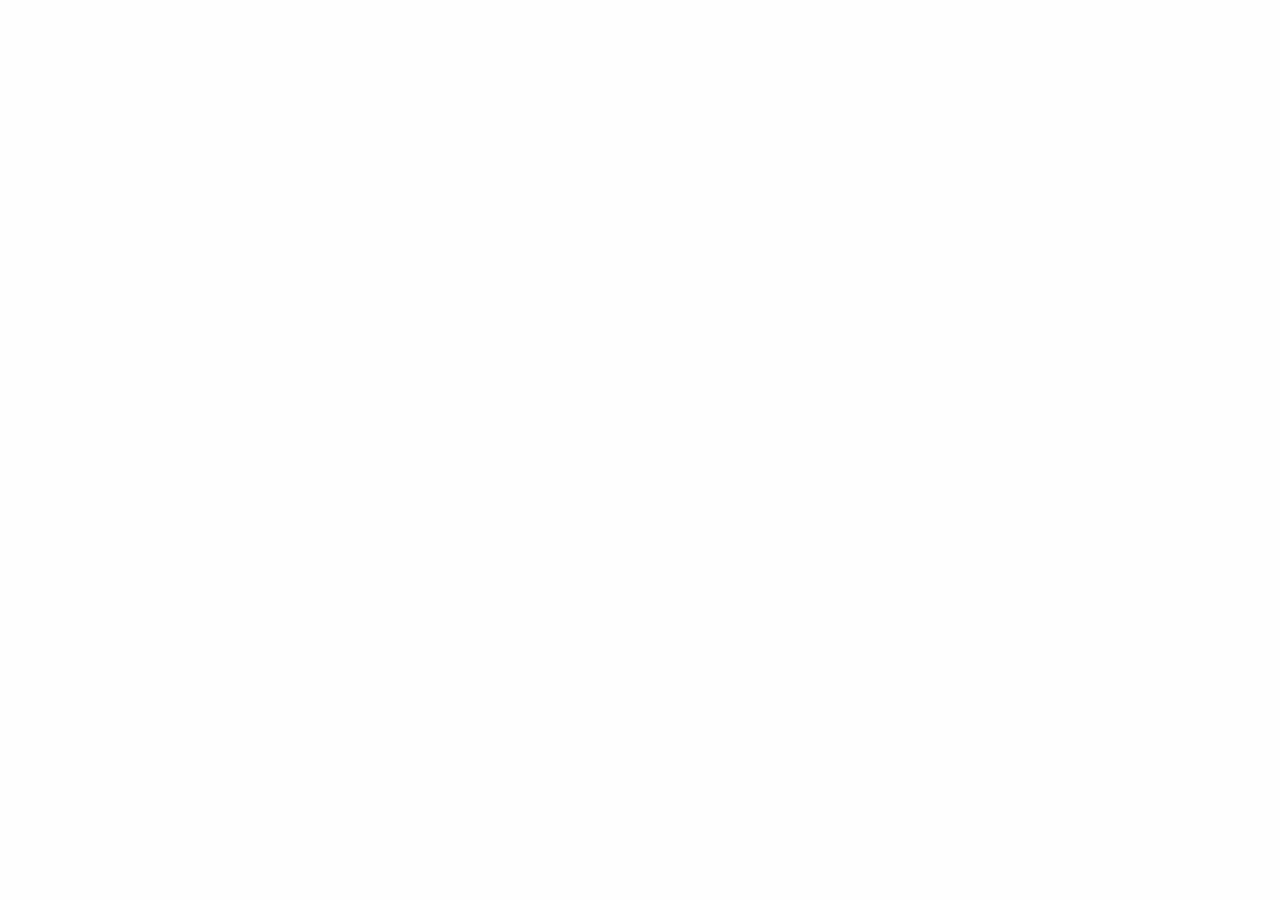
==== culture/index.html @ a7300ebe "initiated the loft, added nav bar" ====
<!DOCTYPE html>
<html lang="en">

<head>
  <meta charset="utf-8">
  <meta http-equiv="X-UA-Compatible" content="IE=edge,chrome=1">
  <title>Culture</title>
  <meta name="description" content="Our Culture">
  <meta name="viewport" content="width=device-width, initial-scale=1">
  <!-- Stylesheets -->
  <link rel="stylesheet" href="../vendors/css/foundation.min.css" media="screen">
  <link rel="stylesheet" href="../resources/css/main.css" type="text/css" media="screen">
  <link rel="stylesheet" href="../resources/css/culture.css" type="text/css" media="screen">
</head>

<body>
  <!--[if lt IE 8]>
    <p class="browserupgrade">You are using an <strong>outdated</strong> browser. Please <a href="http://browsehappy.com/">upgrade your browser</a> to improve your experience.</p>
  <![endif]-->


  <!-- JS -->
  <script src="../resources/js/main.js" type="text/javascript"></script>
</body>

</html>
---- resources/css/main.css ----
/* FONTS */

@font-face {
  font-family: 'Futura LT';
  src: url('../fonts/futuralt_book.woff') format('woff');
  font-weight: normal;
  font-style: normal;
}

@font-face {
  font-family: 'Futura LT';
  src: url('../fonts/futuralt_bold.woff') format('woff');
  font-weight: bold;
  font-style: normal;
}

@font-face {
  font-family: 'Helvetica Neue';
  src: url('../fonts/helveticaneue_thin-webfont.woff') format('woff');
  font-weight: thin;
  font-style: normal;
}

@font-face {
  font-family: 'Helvetica Neue';
  src: url('../fonts/helveticaneue_light-webfont.woff') format('woff');
  font-weight: normal;
  font-style: normal;
}

@font-face {
  font-family: 'Helvetica Neue';
  src: url('../fonts/helveticaneue_blackcond-webfont.woff') format('woff');
  font-weight: bold;
  font-style: normal;
}

.container {
  margin: 0 auto;
  padding: 45px;
  max-width: 1920px;
}


/* Remove margins and padding from the list, and add a black background color */

ul.topnav {
  list-style-type: none;
  margin: 0;
  padding: 0;
  overflow: hidden;
  float: right;
  width: 100%;
}

/* Float the list items side by side */

ul.topnav li {
  float: left;
}

/* Style the links inside the list items */

ul.topnav li a {
  display: inline-block;
  text-align: center;
  text-decoration: none;
  transition: 0.3s;
}

.nav__logo {
  float: left;
  padding: 0px 15px;
  color: black;
  font-family: 'Helvetica Neue';
  font-weight: bold;
  font-size: 72px;
}

.nav__item {
  padding: 35px 15px;
  color: black;
  font-size: 24px;
  font-weight: normal;
}

.nav__items {
  float: right;
}

/* Change background color of links on hover */

ul.topnav li a:hover {
  /*background-color: #555;*/
}

/* Hide the list item that contains the link that should open and close the topnav on small screens */

ul.topnav li.icon {
  display: none;
}

/* When the screen is less than 680 pixels wide, hide all list items, except for the first one ("Home"). Show the list item that contains the link to open and close the topnav (li.icon) */

@media screen and (max-width: 1024px) {
  ul.topnav .nav__items {
    display: none;
  }
  ul.topnav li.icon {
    float: right;
    display: inline-block;
  }
}

/* The "responsive" class is added to the topnav with JavaScript when the user clicks on the icon. This class makes the topnav look good on small screens */

@media screen and (max-width: 1024px) {
  ul.topnav.responsive {
    position: relative;
  }
  ul.topnav.responsive li.icon {
    position: absolute;
    right: 0;
    top: 0;
  }
  ul.topnav.responsive li {
    float: none;
    display: inline;
  }
  ul.topnav.responsive li a {
    display: block;
    text-align: left;
  }
  ul.topnav.responsive div {
    display: block;
    text-align: left;
  }
  ul.topnav li {
    float: left;
  }
  .nav__item {
    clear: both;
    float: none;
  }
  .nav__items {
    float: none;
  }
}
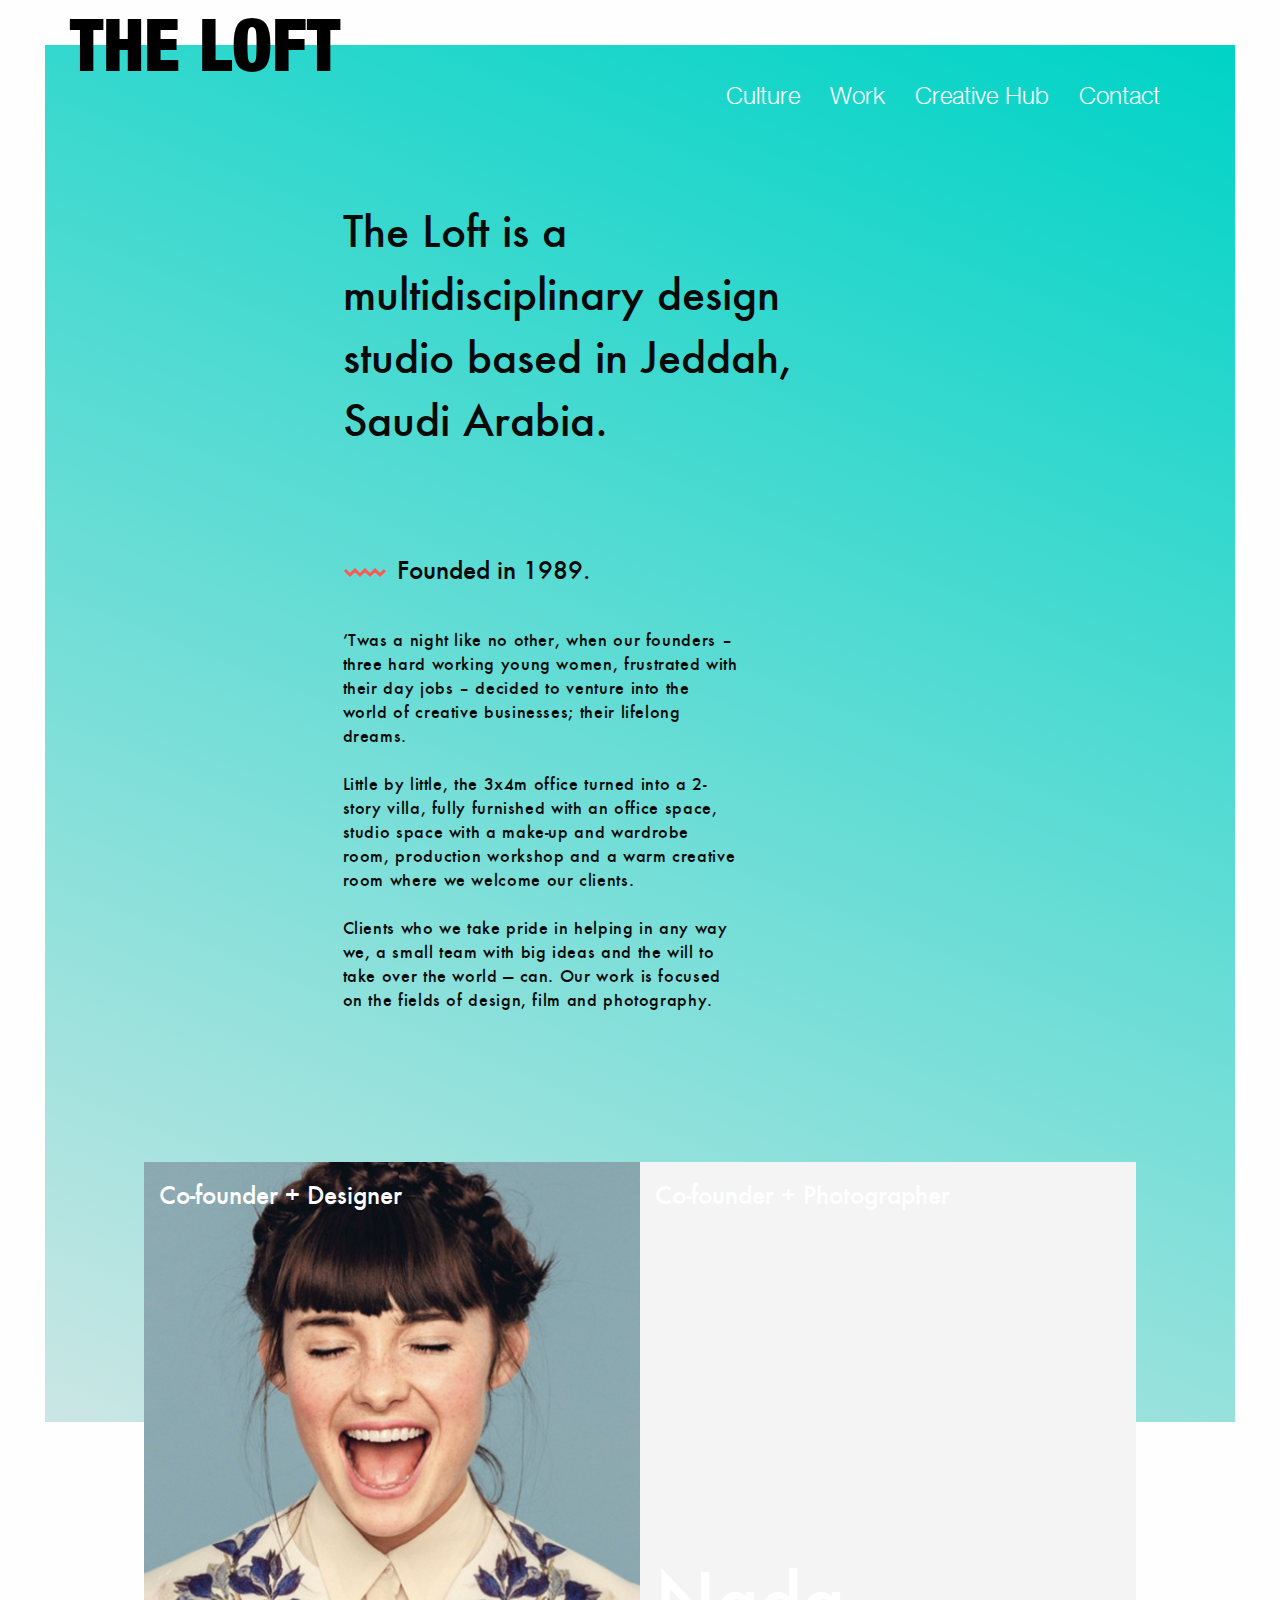
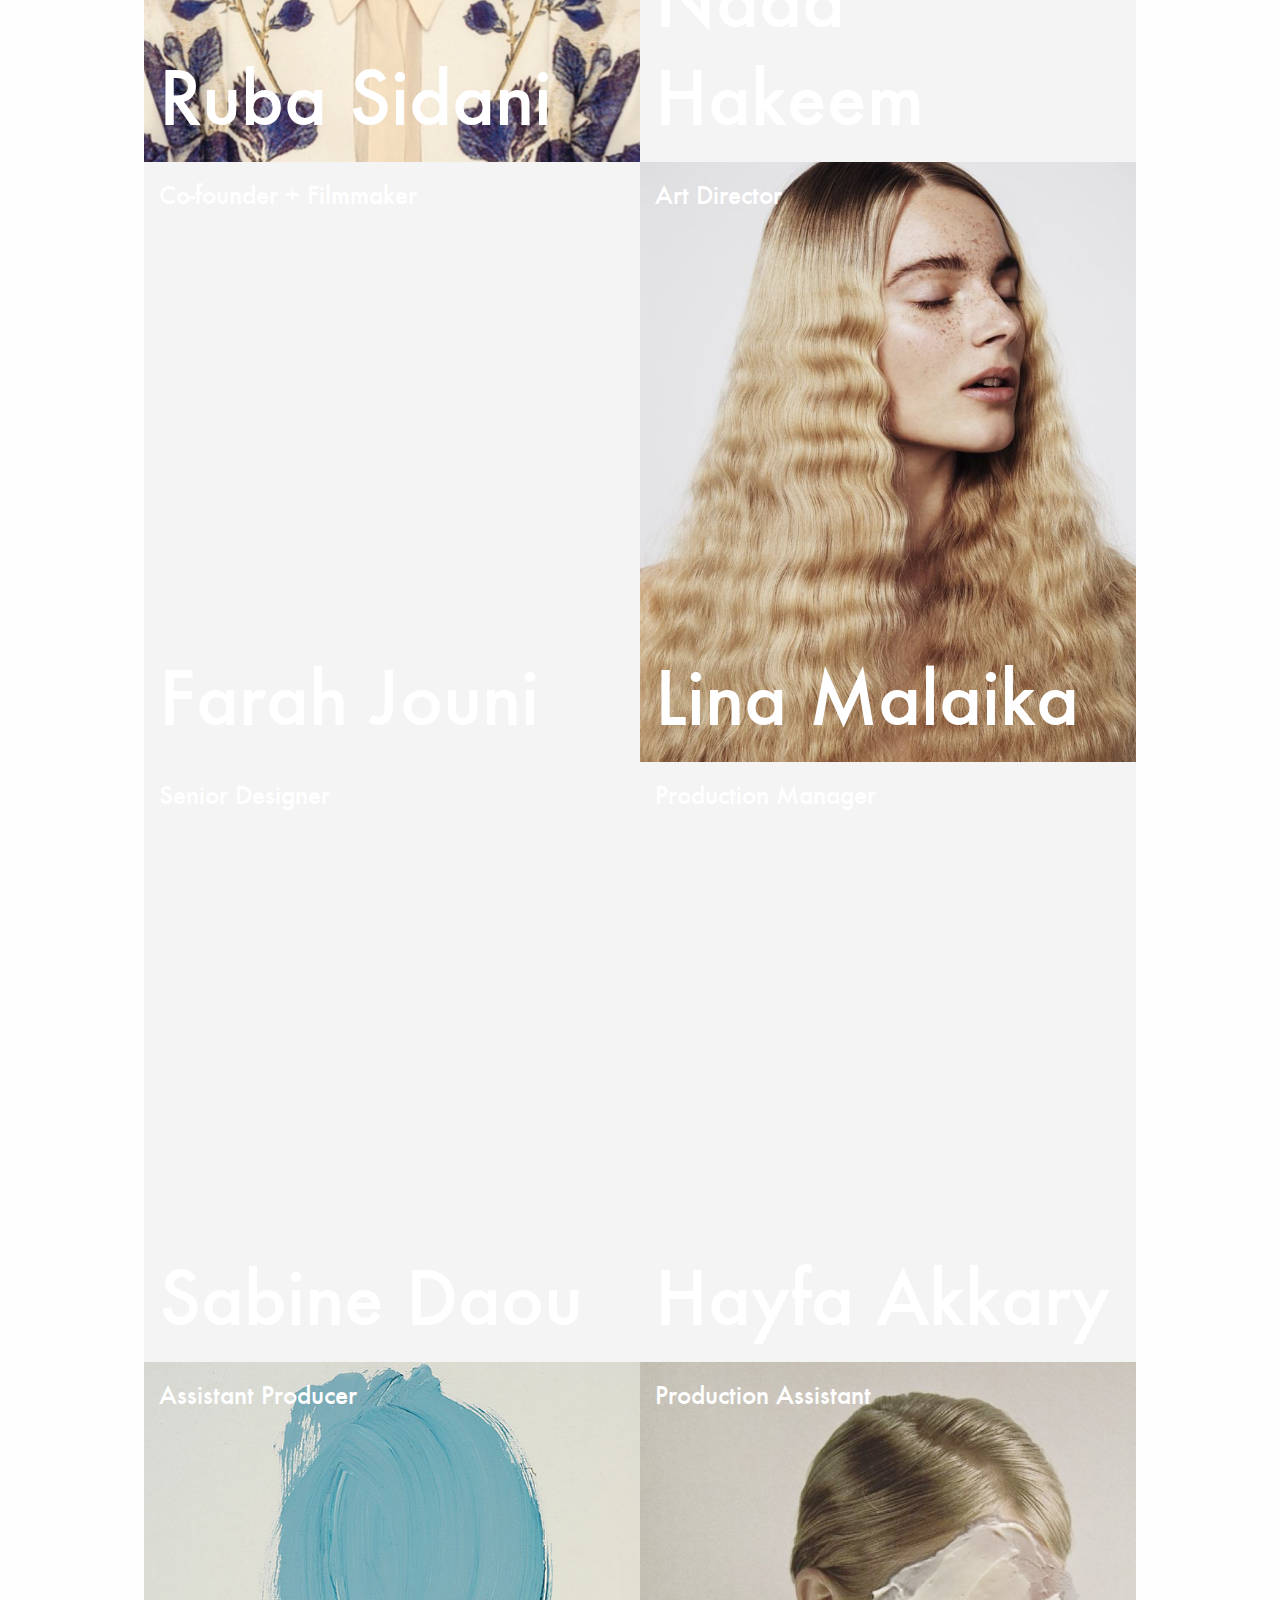
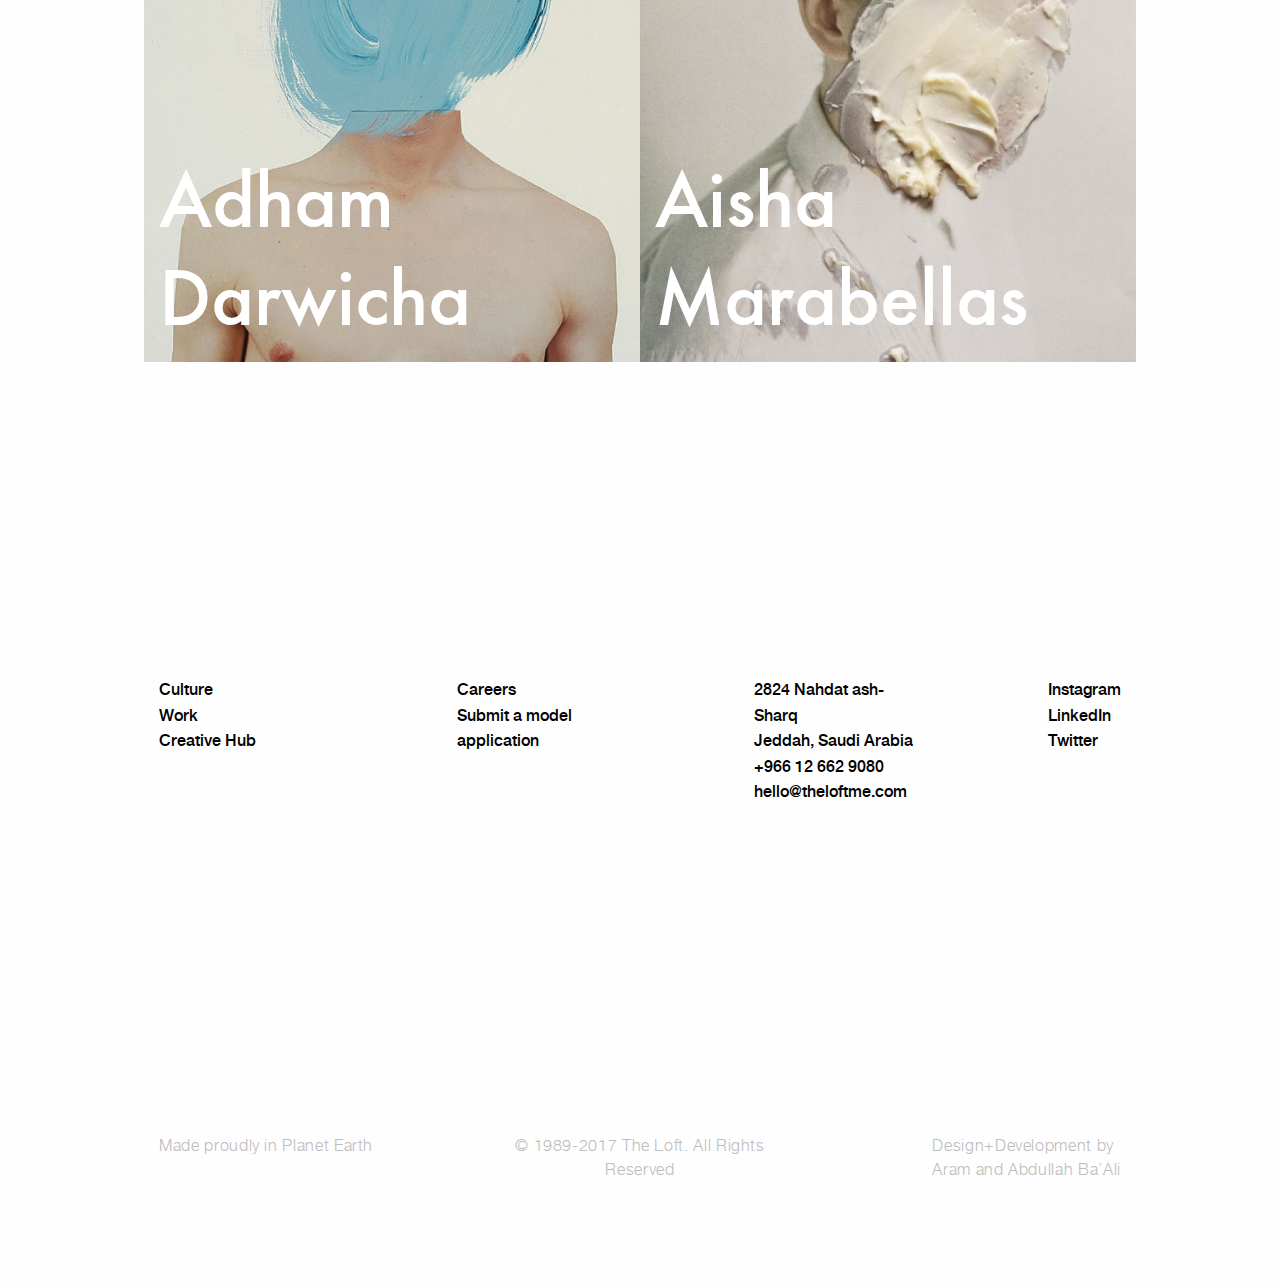
==== commit 7cd93a17: "finished the loft" ====
--- a/culture/index.html
+++ b/culture/index.html
@@ -8,8 +8,6 @@
   <meta name="description" content="Our Culture">
   <meta name="viewport" content="width=device-width, initial-scale=1">
   <!-- Stylesheets -->
-  <link rel="stylesheet" href="../vendors/css/foundation.min.css" media="screen">
-  <link rel="stylesheet" href="../resources/css/main.css" type="text/css" media="screen">
   <link rel="stylesheet" href="../resources/css/culture.css" type="text/css" media="screen">
 </head>
 
@@ -18,6 +16,139 @@
     <p class="browserupgrade">You are using an <strong>outdated</strong> browser. Please <a href="http://browsehappy.com/">upgrade your browser</a> to improve your experience.</p>
   <![endif]-->
 
+  <div class="container">
+    <!-- Navigation -->
+    <header class="expanded row">
+        <ul class="topnav" id="myTopnav">
+          <li><a class="nav__logo" href="../">THE LOFT</a></li>
+          <div class="nav__items">
+            <li><a class="nav__item" href="/culture">Culture</a></li>
+            <li><a class="nav__item" href="/work">Work</a></li>
+            <li><a class="nav__item" href="/creativeHub">Creative Hub</a></li>
+            <li><a class="nav__item" href="/contact">Contact</a></li>
+          </div>
+          <li class="icon">
+            <a id="hamburger-icon" href="javascript:void(0);" onclick="hamburgerFunction()" title="Menu">
+              <span class="line line-1"></span>
+              <span class="line line-2"></span>
+              <span class="line line-3"></span>
+            </a>
+          </li>
+        </ul>
+    </header>
+
+    <!-- Section-1 -->
+    <section class="section-1">
+      <div class="expanded row">
+        <div class="small-10 small-offset-1 large-5 large-offset-3">
+          <h2>The Loft is a multidisciplinary design studio based in Jeddah, Saudi Arabia.</h2>
+        </div>
+      </div>
+      <div class="expanded row">
+        <div class="small-10 small-offset-1 large-4 large-offset-3">
+          <img class="svg-symbol" src="../resources/svgs/zigzag.svg" alt=""><h5>Founded in 1989.</h5>
+          <p>
+            ’Twas a night like no other, when our founders – three hard working young women, frustrated with their day jobs – decided to venture into the world of creative businesses; their lifelong dreams. <br>
+            <br>
+            Little by little, the 3x4m office turned into a 2-story villa, fully furnished with an office space, studio space with a make-up and wardrobe room, production workshop and a warm creative room where we welcome our clients. <br>
+            <br>
+            Clients who we take pride in helping in any way we, a small team with big ideas and the will to take over the world — can. Our work is focused on the fields of design, film and photography. <br>
+          </p>
+        </div>
+      </div>
+    </section>
+
+    <!-- Section-2 -->
+    <section id="section-2" class="expanded row">
+      <div class="expanded row">
+        <div style="background-image: url('../resources/content/team/team0.jpg');" class="small-10 small-offset-1 large-5 large-offset-1 columns work__block">
+          <h5 class="hide-for-small">Co-founder + Designer</h5>
+          <h1>Ruba Sidani</h1>
+        </div>
+        <div style="background-image: url('../resources/content/team/teamempty.jpg');" class="small-10 small-offset-1 large-5 large-pull-1 end columns work__block">
+          <h5 class="hide-for-small">Co-founder + Photographer</h5>
+          <h1>Nada Hakeem</h1>
+        </div>
+      </div>
+      <div class="expanded row">
+        <div style="background-image: url('../resources/content/team/teamempty.jpg');" class="small-10 small-offset-1 large-5 large-offset-1 columns work__block">
+          <h5 class="hide-for-small">Co-founder + Filmmaker</h5>
+          <h1>Farah Jouni</h1>
+        </div>
+        <div style="background-image: url('../resources/content/team/team3.jpg');" class="small-10 small-offset-1 large-5 large-pull-1 end columns work__block">
+          <h5 class="hide-for-small">Art Director</h5>
+          <h1>Lina Malaika</h1>
+        </div>
+      </div>
+      <div class="expanded row">
+        <div style="background-image: url('../resources/content/team/teamempty.jpg');" class="small-10 small-offset-1 large-5 large-offset-1 columns work__block">
+          <h5 class="hide-for-small">Senior Designer</h5>
+          <h1>Sabine Daou</h1>
+        </div>
+        <div style="background-image: url('../resources/content/team/teamempty.jpg');" class="small-10 small-offset-1 large-5 large-pull-1 end columns work__block">
+          <h5 class="hide-for-small">Production Manager</h5>
+          <h1>Hayfa Akkary</h1>
+        </div>
+      </div>
+      <div class="expanded row">
+        <div style="background-image: url('../resources/content/team/team1.jpg');" class="small-10 small-offset-1 large-5 large-offset-1 columns work__block">
+          <h5 class="hide-for-small">Assistant Producer</h5>
+          <h1>Adham Darwicha</h1>
+        </div>
+        <div style="background-image: url('../resources/content/team/team4.jpg');" class="small-10 small-offset-1 large-5 large-pull-1 end columns work__block">
+          <h5 class="hide-for-small">Production Assistant</h5>
+          <h1>Aisha Marabellas</h1>
+        </div>
+      </div>
+    </section>
+
+    <!-- Footer -->
+    <footer class="expanded row">
+      <div class="expanded row footer__top">
+        <div class="hide-for-small medium-4 large-2 large-offset-1 columns">
+          <div>
+            <a href="./culture">Culture</a>
+            <a href="./work">Work</a>
+            <a href="./creativeHub">Creative Hub</a>
+          </div>
+        </div>
+        <div class="medium-4 large-2 large-offset-1 columns">
+          <div>
+            <a href="./contact">Careers</a>
+            <a href="./contact">Submit a model<br> application</a>
+          </div>
+        </div>
+        <div class="hide-for-medium-only medium-4 large-2 large-offset-1 columns">
+          <div>
+            <a>2824 Nahdat ash-Sharq</a>
+            <a>Jeddah, Saudi Arabia</a>
+            <a>+966 12 662 9080</a>
+          </div>
+          <a>hello@theloftme.com</a>
+        </div>
+        <div class="medium-4 large-2 end columns">
+          <div>
+            <a href="Instagram">Instagram</a>
+            <a href="LinkedIn">LinkedIn</a>
+            <a href="Twitter">Twitter</a>
+          </div>
+        </div>
+      </div>
+      <div class="large-10 large-offset-1 footer__bottom">
+        <div class="expanded row">
+          <div class="hide-for-medium medium-4 large-4 columns">
+            <p>Made proudly in Planet Earth</p>
+          </div>
+          <div class="medium-6 large-4 columns">
+            <p>© 1989-2017 The Loft. All Rights Reserved</p>
+          </div>
+          <div class="medium-6 large-4 columns">
+            <p>Design+Development by<br> Aram and Abdullah Ba’Ali</p>
+          </div>
+        </div>
+      </div>
+    </footer>
+  </div>
 
   <!-- JS -->
   <script src="../resources/js/main.js" type="text/javascript"></script>
--- a/resources/css/culture.css
+++ b/resources/css/culture.css
@@ -0,0 +1,2 @@
+/*! normalize-scss | MIT/GPLv2 License | bit.ly/normalize-scss */html{font-family:sans-serif;line-height:1.15;-ms-text-size-adjust:100%;-webkit-text-size-adjust:100%}body{margin:0}article,aside,footer,header,nav,section{display:block}h1{font-size:2em;margin:.67em 0}figcaption,figure{display:block}figure{margin:1em 40px}hr{box-sizing:content-box;height:0;overflow:visible}main{display:block}pre{font-family:monospace,monospace;font-size:1em}a{background-color:transparent;-webkit-text-decoration-skip:objects}a:active,a:hover{outline-width:0}abbr[title]{border-bottom:none;text-decoration:underline;text-decoration:underline dotted}b,strong{font-weight:inherit;font-weight:bolder}code,kbd,samp{font-family:monospace,monospace;font-size:1em}dfn{font-style:italic}mark{background-color:#ff0;color:#000}small{font-size:80%}sub,sup{font-size:75%;line-height:0;position:relative;vertical-align:baseline}sub{bottom:-.25em}sup{top:-.5em}audio,video{display:inline-block}audio:not([controls]){display:none;height:0}img{border-style:none}svg:not(:root){overflow:hidden}button,input,optgroup,select,textarea{font-family:sans-serif;font-size:100%;line-height:1.15;margin:0}button{overflow:visible}button,select{text-transform:none}[type=reset],[type=submit],button,html [type=button]{-webkit-appearance:button}[type=button]::-moz-focus-inner,[type=reset]::-moz-focus-inner,[type=submit]::-moz-focus-inner,button::-moz-focus-inner{border-style:none;padding:0}[type=button]:-moz-focusring,[type=reset]:-moz-focusring,[type=submit]:-moz-focusring,button:-moz-focusring{outline:1px dotted ButtonText}input{overflow:visible}[type=checkbox],[type=radio]{box-sizing:border-box;padding:0}[type=number]::-webkit-inner-spin-button,[type=number]::-webkit-outer-spin-button{height:auto}[type=search]{-webkit-appearance:textfield;outline-offset:-2px}[type=search]::-webkit-search-cancel-button,[type=search]::-webkit-search-decoration{-webkit-appearance:none}::-webkit-file-upload-button{-webkit-appearance:button;font:inherit}fieldset{border:1px solid silver;margin:0 2px;padding:.35em .625em .75em}legend{box-sizing:border-box;display:table;max-width:100%;padding:0;color:inherit;white-space:normal}progress{display:inline-block;vertical-align:baseline}textarea{overflow:auto}details{display:block}summary{display:list-item}menu{display:block}canvas{display:inline-block}[hidden],template{display:none}.foundation-mq{font-family:"small=0em&medium=40em&large=64em&xlarge=75em&xxlarge=90em"}html{box-sizing:border-box;font-size:100%}*,:after,:before{box-sizing:inherit}body{margin:0;padding:0;background:#fefefe;font-family:Helvetica Neue,Helvetica,Roboto,Arial,sans-serif;font-weight:400;line-height:1.5;color:#0a0a0a;-webkit-font-smoothing:antialiased;-moz-osx-font-smoothing:grayscale}img{display:inline-block;vertical-align:middle;max-width:100%;height:auto;-ms-interpolation-mode:bicubic}textarea{height:auto;min-height:50px}select,textarea{border-radius:3px}select{width:100%}.map_canvas embed,.map_canvas img,.map_canvas object,.mqa-display embed,.mqa-display img,.mqa-display object{max-width:none !important}button{padding:0;-webkit-appearance:none;-moz-appearance:none;appearance:none;border:0;border-radius:3px;background:transparent;line-height:1}[data-whatinput=mouse] button{outline:0}.is-visible{display:block !important}.is-hidden{display:none !important}.row{max-width:62.5rem;margin-right:auto;margin-left:auto}.row:after,.row:before{display:table;content:" "}.row:after{clear:both}.row.collapse>.column,.row.collapse>.columns{padding-right:0;padding-left:0}.row .row{margin-right:-.9375rem;margin-left:-.9375rem}@media print, screen and (min-width: 40em){.row .row{margin-right:-.9375rem;margin-left:-.9375rem}}@media print, screen and (min-width: 64em){.row .row{margin-right:-.9375rem;margin-left:-.9375rem}}.row .row.collapse{margin-right:0;margin-left:0}.row.expanded{max-width:none}.row.expanded .row{margin-right:auto;margin-left:auto}.column,.columns{width:100%;float:left;padding-right:.9375rem;padding-left:.9375rem}.column:last-child:not(:first-child),.columns:last-child:not(:first-child){float:right}.column.end:last-child:last-child,.end.columns:last-child:last-child{float:left}.column.row.row,.row.row.columns{float:none}.row .column.row.row,.row .row.row.columns{margin-right:0;margin-left:0;padding-right:0;padding-left:0}.small-1{width:8.33333%}.small-push-1{position:relative;left:8.33333%}.small-pull-1{position:relative;left:-8.33333%}.small-offset-0{margin-left:0}.small-2{width:16.66667%}.small-push-2{position:relative;left:16.66667%}.small-pull-2{position:relative;left:-16.66667%}.small-offset-1{margin-left:8.33333%}.small-3{width:25%}.small-push-3{position:relative;left:25%}.small-pull-3{position:relative;left:-25%}.small-offset-2{margin-left:16.66667%}.small-4{width:33.33333%}.small-push-4{position:relative;left:33.33333%}.small-pull-4{position:relative;left:-33.33333%}.small-offset-3{margin-left:25%}.small-5{width:41.66667%}.small-push-5{position:relative;left:41.66667%}.small-pull-5{position:relative;left:-41.66667%}.small-offset-4{margin-left:33.33333%}.small-6{width:50%}.small-push-6{position:relative;left:50%}.small-pull-6{position:relative;left:-50%}.small-offset-5{margin-left:41.66667%}.small-7{width:58.33333%}.small-push-7{position:relative;left:58.33333%}.small-pull-7{position:relative;left:-58.33333%}.small-offset-6{margin-left:50%}.small-8{width:66.66667%}.small-push-8{position:relative;left:66.66667%}.small-pull-8{position:relative;left:-66.66667%}.small-offset-7{margin-left:58.33333%}.small-9{width:75%}.small-push-9{position:relative;left:75%}.small-pull-9{position:relative;left:-75%}.small-offset-8{margin-left:66.66667%}.small-10{width:83.33333%}.small-push-10{position:relative;left:83.33333%}.small-pull-10{position:relative;left:-83.33333%}.small-offset-9{margin-left:75%}.small-11{width:91.66667%}.small-push-11{position:relative;left:91.66667%}.small-pull-11{position:relative;left:-91.66667%}.small-offset-10{margin-left:83.33333%}.small-12{width:100%}.small-offset-11{margin-left:91.66667%}.small-up-1>.column,.small-up-1>.columns{float:left;width:100%}.small-up-1>.column:nth-of-type(1n),.small-up-1>.columns:nth-of-type(1n){clear:none}.small-up-1>.column:nth-of-type(1n+1),.small-up-1>.columns:nth-of-type(1n+1){clear:both}.small-up-1>.column:last-child,.small-up-1>.columns:last-child{float:left}.small-up-2>.column,.small-up-2>.columns{float:left;width:50%}.small-up-2>.column:nth-of-type(1n),.small-up-2>.columns:nth-of-type(1n){clear:none}.small-up-2>.column:nth-of-type(2n+1),.small-up-2>.columns:nth-of-type(2n+1){clear:both}.small-up-2>.column:last-child,.small-up-2>.columns:last-child{float:left}.small-up-3>.column,.small-up-3>.columns{float:left;width:33.33333%}.small-up-3>.column:nth-of-type(1n),.small-up-3>.columns:nth-of-type(1n){clear:none}.small-up-3>.column:nth-of-type(3n+1),.small-up-3>.columns:nth-of-type(3n+1){clear:both}.small-up-3>.column:last-child,.small-up-3>.columns:last-child{float:left}.small-up-4>.column,.small-up-4>.columns{float:left;width:25%}.small-up-4>.column:nth-of-type(1n),.small-up-4>.columns:nth-of-type(1n){clear:none}.small-up-4>.column:nth-of-type(4n+1),.small-up-4>.columns:nth-of-type(4n+1){clear:both}.small-up-4>.column:last-child,.small-up-4>.columns:last-child{float:left}.small-up-5>.column,.small-up-5>.columns{float:left;width:20%}.small-up-5>.column:nth-of-type(1n),.small-up-5>.columns:nth-of-type(1n){clear:none}.small-up-5>.column:nth-of-type(5n+1),.small-up-5>.columns:nth-of-type(5n+1){clear:both}.small-up-5>.column:last-child,.small-up-5>.columns:last-child{float:left}.small-up-6>.column,.small-up-6>.columns{float:left;width:16.66667%}.small-up-6>.column:nth-of-type(1n),.small-up-6>.columns:nth-of-type(1n){clear:none}.small-up-6>.column:nth-of-type(6n+1),.small-up-6>.columns:nth-of-type(6n+1){clear:both}.small-up-6>.column:last-child,.small-up-6>.columns:last-child{float:left}.small-up-7>.column,.small-up-7>.columns{float:left;width:14.28571%}.small-up-7>.column:nth-of-type(1n),.small-up-7>.columns:nth-of-type(1n){clear:none}.small-up-7>.column:nth-of-type(7n+1),.small-up-7>.columns:nth-of-type(7n+1){clear:both}.small-up-7>.column:last-child,.small-up-7>.columns:last-child{float:left}.small-up-8>.column,.small-up-8>.columns{float:left;width:12.5%}.small-up-8>.column:nth-of-type(1n),.small-up-8>.columns:nth-of-type(1n){clear:none}.small-up-8>.column:nth-of-type(8n+1),.small-up-8>.columns:nth-of-type(8n+1){clear:both}.small-up-8>.column:last-child,.small-up-8>.columns:last-child{float:left}.small-collapse>.column,.small-collapse>.columns{padding-right:0;padding-left:0}.expanded.row .small-collapse.row,.small-collapse .row{margin-right:0;margin-left:0}.small-uncollapse>.column,.small-uncollapse>.columns{padding-right:.9375rem;padding-left:.9375rem}.small-centered{margin-right:auto;margin-left:auto}.small-centered,.small-centered:last-child:not(:first-child){float:none;clear:both}.small-pull-0,.small-push-0,.small-uncentered{position:static;float:left;margin-right:0;margin-left:0}@media print, screen and (min-width: 40em){.medium-1{width:8.33333%}.medium-push-1{position:relative;left:8.33333%}.medium-pull-1{position:relative;left:-8.33333%}.medium-offset-0{margin-left:0}.medium-2{width:16.66667%}.medium-push-2{position:relative;left:16.66667%}.medium-pull-2{position:relative;left:-16.66667%}.medium-offset-1{margin-left:8.33333%}.medium-3{width:25%}.medium-push-3{position:relative;left:25%}.medium-pull-3{position:relative;left:-25%}.medium-offset-2{margin-left:16.66667%}.medium-4{width:33.33333%}.medium-push-4{position:relative;left:33.33333%}.medium-pull-4{position:relative;left:-33.33333%}.medium-offset-3{margin-left:25%}.medium-5{width:41.66667%}.medium-push-5{position:relative;left:41.66667%}.medium-pull-5{position:relative;left:-41.66667%}.medium-offset-4{margin-left:33.33333%}.medium-6{width:50%}.medium-push-6{position:relative;left:50%}.medium-pull-6{position:relative;left:-50%}.medium-offset-5{margin-left:41.66667%}.medium-7{width:58.33333%}.medium-push-7{position:relative;left:58.33333%}.medium-pull-7{position:relative;left:-58.33333%}.medium-offset-6{margin-left:50%}.medium-8{width:66.66667%}.medium-push-8{position:relative;left:66.66667%}.medium-pull-8{position:relative;left:-66.66667%}.medium-offset-7{margin-left:58.33333%}.medium-9{width:75%}.medium-push-9{position:relative;left:75%}.medium-pull-9{position:relative;left:-75%}.medium-offset-8{margin-left:66.66667%}.medium-10{width:83.33333%}.medium-push-10{position:relative;left:83.33333%}.medium-pull-10{position:relative;left:-83.33333%}.medium-offset-9{margin-left:75%}.medium-11{width:91.66667%}.medium-push-11{position:relative;left:91.66667%}.medium-pull-11{position:relative;left:-91.66667%}.medium-offset-10{margin-left:83.33333%}.medium-12{width:100%}.medium-offset-11{margin-left:91.66667%}.medium-up-1>.column,.medium-up-1>.columns{float:left;width:100%}.medium-up-1>.column:nth-of-type(1n),.medium-up-1>.columns:nth-of-type(1n){clear:none}.medium-up-1>.column:nth-of-type(1n+1),.medium-up-1>.columns:nth-of-type(1n+1){clear:both}.medium-up-1>.column:last-child,.medium-up-1>.columns:last-child{float:left}.medium-up-2>.column,.medium-up-2>.columns{float:left;width:50%}.medium-up-2>.column:nth-of-type(1n),.medium-up-2>.columns:nth-of-type(1n){clear:none}.medium-up-2>.column:nth-of-type(2n+1),.medium-up-2>.columns:nth-of-type(2n+1){clear:both}.medium-up-2>.column:last-child,.medium-up-2>.columns:last-child{float:left}.medium-up-3>.column,.medium-up-3>.columns{float:left;width:33.33333%}.medium-up-3>.column:nth-of-type(1n),.medium-up-3>.columns:nth-of-type(1n){clear:none}.medium-up-3>.column:nth-of-type(3n+1),.medium-up-3>.columns:nth-of-type(3n+1){clear:both}.medium-up-3>.column:last-child,.medium-up-3>.columns:last-child{float:left}.medium-up-4>.column,.medium-up-4>.columns{float:left;width:25%}.medium-up-4>.column:nth-of-type(1n),.medium-up-4>.columns:nth-of-type(1n){clear:none}.medium-up-4>.column:nth-of-type(4n+1),.medium-up-4>.columns:nth-of-type(4n+1){clear:both}.medium-up-4>.column:last-child,.medium-up-4>.columns:last-child{float:left}.medium-up-5>.column,.medium-up-5>.columns{float:left;width:20%}.medium-up-5>.column:nth-of-type(1n),.medium-up-5>.columns:nth-of-type(1n){clear:none}.medium-up-5>.column:nth-of-type(5n+1),.medium-up-5>.columns:nth-of-type(5n+1){clear:both}.medium-up-5>.column:last-child,.medium-up-5>.columns:last-child{float:left}.medium-up-6>.column,.medium-up-6>.columns{float:left;width:16.66667%}.medium-up-6>.column:nth-of-type(1n),.medium-up-6>.columns:nth-of-type(1n){clear:none}.medium-up-6>.column:nth-of-type(6n+1),.medium-up-6>.columns:nth-of-type(6n+1){clear:both}.medium-up-6>.column:last-child,.medium-up-6>.columns:last-child{float:left}.medium-up-7>.column,.medium-up-7>.columns{float:left;width:14.28571%}.medium-up-7>.column:nth-of-type(1n),.medium-up-7>.columns:nth-of-type(1n){clear:none}.medium-up-7>.column:nth-of-type(7n+1),.medium-up-7>.columns:nth-of-type(7n+1){clear:both}.medium-up-7>.column:last-child,.medium-up-7>.columns:last-child{float:left}.medium-up-8>.column,.medium-up-8>.columns{float:left;width:12.5%}.medium-up-8>.column:nth-of-type(1n),.medium-up-8>.columns:nth-of-type(1n){clear:none}.medium-up-8>.column:nth-of-type(8n+1),.medium-up-8>.columns:nth-of-type(8n+1){clear:both}.medium-up-8>.column:last-child,.medium-up-8>.columns:last-child{float:left}.medium-collapse>.column,.medium-collapse>.columns{padding-right:0;padding-left:0}.expanded.row .medium-collapse.row,.medium-collapse .row{margin-right:0;margin-left:0}.medium-uncollapse>.column,.medium-uncollapse>.columns{padding-right:.9375rem;padding-left:.9375rem}.medium-centered{margin-right:auto;margin-left:auto}.medium-centered,.medium-centered:last-child:not(:first-child){float:none;clear:both}.medium-pull-0,.medium-push-0,.medium-uncentered{position:static;float:left;margin-right:0;margin-left:0}}@media print, screen and (min-width: 64em){.large-1{width:8.33333%}.large-push-1{position:relative;left:8.33333%}.large-pull-1{position:relative;left:-8.33333%}.large-offset-0{margin-left:0}.large-2{width:16.66667%}.large-push-2{position:relative;left:16.66667%}.large-pull-2{position:relative;left:-16.66667%}.large-offset-1{margin-left:8.33333%}.large-3{width:25%}.large-push-3{position:relative;left:25%}.large-pull-3{position:relative;left:-25%}.large-offset-2{margin-left:16.66667%}.large-4{width:33.33333%}.large-push-4{position:relative;left:33.33333%}.large-pull-4{position:relative;left:-33.33333%}.large-offset-3{margin-left:25%}.large-5{width:41.66667%}.large-push-5{position:relative;left:41.66667%}.large-pull-5{position:relative;left:-41.66667%}.large-offset-4{margin-left:33.33333%}.large-6{width:50%}.large-push-6{position:relative;left:50%}.large-pull-6{position:relative;left:-50%}.large-offset-5{margin-left:41.66667%}.large-7{width:58.33333%}.large-push-7{position:relative;left:58.33333%}.large-pull-7{position:relative;left:-58.33333%}.large-offset-6{margin-left:50%}.large-8{width:66.66667%}.large-push-8{position:relative;left:66.66667%}.large-pull-8{position:relative;left:-66.66667%}.large-offset-7{margin-left:58.33333%}.large-9{width:75%}.large-push-9{position:relative;left:75%}.large-pull-9{position:relative;left:-75%}.large-offset-8{margin-left:66.66667%}.large-10{width:83.33333%}.large-push-10{position:relative;left:83.33333%}.large-pull-10{position:relative;left:-83.33333%}.large-offset-9{margin-left:75%}.large-11{width:91.66667%}.large-push-11{position:relative;left:91.66667%}.large-pull-11{position:relative;left:-91.66667%}.large-offset-10{margin-left:83.33333%}.large-12{width:100%}.large-offset-11{margin-left:91.66667%}.large-up-1>.column,.large-up-1>.columns{float:left;width:100%}.large-up-1>.column:nth-of-type(1n),.large-up-1>.columns:nth-of-type(1n){clear:none}.large-up-1>.column:nth-of-type(1n+1),.large-up-1>.columns:nth-of-type(1n+1){clear:both}.large-up-1>.column:last-child,.large-up-1>.columns:last-child{float:left}.large-up-2>.column,.large-up-2>.columns{float:left;width:50%}.large-up-2>.column:nth-of-type(1n),.large-up-2>.columns:nth-of-type(1n){clear:none}.large-up-2>.column:nth-of-type(2n+1),.large-up-2>.columns:nth-of-type(2n+1){clear:both}.large-up-2>.column:last-child,.large-up-2>.columns:last-child{float:left}.large-up-3>.column,.large-up-3>.columns{float:left;width:33.33333%}.large-up-3>.column:nth-of-type(1n),.large-up-3>.columns:nth-of-type(1n){clear:none}.large-up-3>.column:nth-of-type(3n+1),.large-up-3>.columns:nth-of-type(3n+1){clear:both}.large-up-3>.column:last-child,.large-up-3>.columns:last-child{float:left}.large-up-4>.column,.large-up-4>.columns{float:left;width:25%}.large-up-4>.column:nth-of-type(1n),.large-up-4>.columns:nth-of-type(1n){clear:none}.large-up-4>.column:nth-of-type(4n+1),.large-up-4>.columns:nth-of-type(4n+1){clear:both}.large-up-4>.column:last-child,.large-up-4>.columns:last-child{float:left}.large-up-5>.column,.large-up-5>.columns{float:left;width:20%}.large-up-5>.column:nth-of-type(1n),.large-up-5>.columns:nth-of-type(1n){clear:none}.large-up-5>.column:nth-of-type(5n+1),.large-up-5>.columns:nth-of-type(5n+1){clear:both}.large-up-5>.column:last-child,.large-up-5>.columns:last-child{float:left}.large-up-6>.column,.large-up-6>.columns{float:left;width:16.66667%}.large-up-6>.column:nth-of-type(1n),.large-up-6>.columns:nth-of-type(1n){clear:none}.large-up-6>.column:nth-of-type(6n+1),.large-up-6>.columns:nth-of-type(6n+1){clear:both}.large-up-6>.column:last-child,.large-up-6>.columns:last-child{float:left}.large-up-7>.column,.large-up-7>.columns{float:left;width:14.28571%}.large-up-7>.column:nth-of-type(1n),.large-up-7>.columns:nth-of-type(1n){clear:none}.large-up-7>.column:nth-of-type(7n+1),.large-up-7>.columns:nth-of-type(7n+1){clear:both}.large-up-7>.column:last-child,.large-up-7>.columns:last-child{float:left}.large-up-8>.column,.large-up-8>.columns{float:left;width:12.5%}.large-up-8>.column:nth-of-type(1n),.large-up-8>.columns:nth-of-type(1n){clear:none}.large-up-8>.column:nth-of-type(8n+1),.large-up-8>.columns:nth-of-type(8n+1){clear:both}.large-up-8>.column:last-child,.large-up-8>.columns:last-child{float:left}.large-collapse>.column,.large-collapse>.columns{padding-right:0;padding-left:0}.expanded.row .large-collapse.row,.large-collapse .row{margin-right:0;margin-left:0}.large-uncollapse>.column,.large-uncollapse>.columns{padding-right:.9375rem;padding-left:.9375rem}.large-centered{margin-right:auto;margin-left:auto}.large-centered,.large-centered:last-child:not(:first-child){float:none;clear:both}.large-pull-0,.large-push-0,.large-uncentered{position:static;float:left;margin-right:0;margin-left:0}}.column-block{margin-bottom:1.875rem}.column-block>:last-child{margin-bottom:0}.slide-in-down.mui-enter{transition-duration:.5s;transition-timing-function:linear;transform:translateY(-100%);transition-property:transform,opacity;-webkit-backface-visibility:hidden;backface-visibility:hidden}.slide-in-down.mui-enter.mui-enter-active{transform:translateY(0)}.slide-in-left.mui-enter{transition-duration:.5s;transition-timing-function:linear;transform:translateX(-100%);transition-property:transform,opacity;-webkit-backface-visibility:hidden;backface-visibility:hidden}.slide-in-left.mui-enter.mui-enter-active{transform:translateX(0)}.slide-in-up.mui-enter{transition-duration:.5s;transition-timing-function:linear;transform:translateY(100%);transition-property:transform,opacity;-webkit-backface-visibility:hidden;backface-visibility:hidden}.slide-in-up.mui-enter.mui-enter-active{transform:translateY(0)}.slide-in-right.mui-enter{transition-duration:.5s;transition-timing-function:linear;transform:translateX(100%);transition-property:transform,opacity;-webkit-backface-visibility:hidden;backface-visibility:hidden}.slide-in-right.mui-enter.mui-enter-active{transform:translateX(0)}.slide-out-down.mui-leave{transition-duration:.5s;transition-timing-function:linear;transform:translateY(0);transition-property:transform,opacity;-webkit-backface-visibility:hidden;backface-visibility:hidden}.slide-out-down.mui-leave.mui-leave-active{transform:translateY(100%)}.slide-out-right.mui-leave{transition-duration:.5s;transition-timing-function:linear;transform:translateX(0);transition-property:transform,opacity;-webkit-backface-visibility:hidden;backface-visibility:hidden}.slide-out-right.mui-leave.mui-leave-active{transform:translateX(100%)}.slide-out-up.mui-leave{transition-duration:.5s;transition-timing-function:linear;transform:translateY(0);transition-property:transform,opacity;-webkit-backface-visibility:hidden;backface-visibility:hidden}.slide-out-up.mui-leave.mui-leave-active{transform:translateY(-100%)}.slide-out-left.mui-leave{transition-duration:.5s;transition-timing-function:linear;transform:translateX(0);transition-property:transform,opacity;-webkit-backface-visibility:hidden;backface-visibility:hidden}.slide-out-left.mui-leave.mui-leave-active{transform:translateX(-100%)}.fade-in.mui-enter{transition-duration:.5s;transition-timing-function:linear;opacity:0;transition-property:opacity}.fade-in.mui-enter.mui-enter-active{opacity:1}.fade-out.mui-leave{transition-duration:.5s;transition-timing-function:linear;opacity:1;transition-property:opacity}.fade-out.mui-leave.mui-leave-active{opacity:0}.hinge-in-from-top.mui-enter{transition-duration:.5s;transition-timing-function:linear;transform:perspective(2000px) rotateX(-90deg);transform-origin:top;transition-property:transform,opacity;opacity:0}.hinge-in-from-top.mui-enter.mui-enter-active{transform:perspective(2000px) rotate(0deg);opacity:1}.hinge-in-from-right.mui-enter{transition-duration:.5s;transition-timing-function:linear;transform:perspective(2000px) rotateY(-90deg);transform-origin:right;transition-property:transform,opacity;opacity:0}.hinge-in-from-right.mui-enter.mui-enter-active{transform:perspective(2000px) rotate(0deg);opacity:1}.hinge-in-from-bottom.mui-enter{transition-duration:.5s;transition-timing-function:linear;transform:perspective(2000px) rotateX(90deg);transform-origin:bottom;transition-property:transform,opacity;opacity:0}.hinge-in-from-bottom.mui-enter.mui-enter-active{transform:perspective(2000px) rotate(0deg);opacity:1}.hinge-in-from-left.mui-enter{transition-duration:.5s;transition-timing-function:linear;transform:perspective(2000px) rotateY(90deg);transform-origin:left;transition-property:transform,opacity;opacity:0}.hinge-in-from-left.mui-enter.mui-enter-active{transform:perspective(2000px) rotate(0deg);opacity:1}.hinge-in-from-middle-x.mui-enter{transition-duration:.5s;transition-timing-function:linear;transform:perspective(2000px) rotateX(-90deg);transform-origin:center;transition-property:transform,opacity;opacity:0}.hinge-in-from-middle-x.mui-enter.mui-enter-active{transform:perspective(2000px) rotate(0deg);opacity:1}.hinge-in-from-middle-y.mui-enter{transition-duration:.5s;transition-timing-function:linear;transform:perspective(2000px) rotateY(-90deg);transform-origin:center;transition-property:transform,opacity;opacity:0}.hinge-in-from-middle-y.mui-enter.mui-enter-active,.hinge-out-from-top.mui-leave{transform:perspective(2000px) rotate(0deg);opacity:1}.hinge-out-from-top.mui-leave{transition-duration:.5s;transition-timing-function:linear;transform-origin:top;transition-property:transform,opacity}.hinge-out-from-top.mui-leave.mui-leave-active{transform:perspective(2000px) rotateX(-90deg);opacity:0}.hinge-out-from-right.mui-leave{transition-duration:.5s;transition-timing-function:linear;transform:perspective(2000px) rotate(0deg);transform-origin:right;transition-property:transform,opacity;opacity:1}.hinge-out-from-right.mui-leave.mui-leave-active{transform:perspective(2000px) rotateY(-90deg);opacity:0}.hinge-out-from-bottom.mui-leave{transition-duration:.5s;transition-timing-function:linear;transform:perspective(2000px) rotate(0deg);transform-origin:bottom;transition-property:transform,opacity;opacity:1}.hinge-out-from-bottom.mui-leave.mui-leave-active{transform:perspective(2000px) rotateX(90deg);opacity:0}.hinge-out-from-left.mui-leave{transition-duration:.5s;transition-timing-function:linear;transform:perspective(2000px) rotate(0deg);transform-origin:left;transition-property:transform,opacity;opacity:1}.hinge-out-from-left.mui-leave.mui-leave-active{transform:perspective(2000px) rotateY(90deg);opacity:0}.hinge-out-from-middle-x.mui-leave{transition-duration:.5s;transition-timing-function:linear;transform:perspective(2000px) rotate(0deg);transform-origin:center;transition-property:transform,opacity;opacity:1}.hinge-out-from-middle-x.mui-leave.mui-leave-active{transform:perspective(2000px) rotateX(-90deg);opacity:0}.hinge-out-from-middle-y.mui-leave{transition-duration:.5s;transition-timing-function:linear;transform:perspective(2000px) rotate(0deg);transform-origin:center;transition-property:transform,opacity;opacity:1}.hinge-out-from-middle-y.mui-leave.mui-leave-active{transform:perspective(2000px) rotateY(-90deg);opacity:0}.scale-in-up.mui-enter{transition-duration:.5s;transition-timing-function:linear;transform:scale(0.5);transition-property:transform,opacity;opacity:0}.scale-in-up.mui-enter.mui-enter-active{transform:scale(1);opacity:1}.scale-in-down.mui-enter{transition-duration:.5s;transition-timing-function:linear;transform:scale(1.5);transition-property:transform,opacity;opacity:0}.scale-in-down.mui-enter.mui-enter-active,.scale-out-up.mui-leave{transform:scale(1);opacity:1}.scale-out-up.mui-leave{transition-duration:.5s;transition-timing-function:linear;transition-property:transform,opacity}.scale-out-up.mui-leave.mui-leave-active{transform:scale(1.5);opacity:0}.scale-out-down.mui-leave{transition-duration:.5s;transition-timing-function:linear;transform:scale(1);transition-property:transform,opacity;opacity:1}.scale-out-down.mui-leave.mui-leave-active{transform:scale(0.5);opacity:0}.spin-in.mui-enter{transition-duration:.5s;transition-timing-function:linear;transform:rotate(-270deg);transition-property:transform,opacity;opacity:0}.spin-in.mui-enter.mui-enter-active,.spin-out.mui-leave{transform:rotate(0);opacity:1}.spin-out.mui-leave{transition-duration:.5s;transition-timing-function:linear;transition-property:transform,opacity}.spin-in-ccw.mui-enter,.spin-out.mui-leave.mui-leave-active{transform:rotate(270deg);opacity:0}.spin-in-ccw.mui-enter{transition-duration:.5s;transition-timing-function:linear;transition-property:transform,opacity}.spin-in-ccw.mui-enter.mui-enter-active,.spin-out-ccw.mui-leave{transform:rotate(0);opacity:1}.spin-out-ccw.mui-leave{transition-duration:.5s;transition-timing-function:linear;transition-property:transform,opacity}.spin-out-ccw.mui-leave.mui-leave-active{transform:rotate(-270deg);opacity:0}.slow{transition-duration:0.75s !important}.fast{transition-duration:0.25s !important}.linear{transition-timing-function:linear !important}.ease{transition-timing-function:ease !important}.ease-in{transition-timing-function:ease-in !important}.ease-out{transition-timing-function:ease-out !important}.ease-in-out{transition-timing-function:ease-in-out !important}.bounce-in{transition-timing-function:cubic-bezier(0.485, 0.155, 0.24, 1.245) !important}.bounce-out{transition-timing-function:cubic-bezier(0.485, 0.155, 0.515, 0.845) !important}.bounce-in-out{transition-timing-function:cubic-bezier(0.76, -0.245, 0.24, 1.245) !important}.short-delay{transition-delay:0.3s !important}.long-delay{transition-delay:0.7s !important}.shake{animation-name:a}@keyframes a{0%,10%,20%,30%,40%,50%,60%,70%,80%,90%{transform:translateX(7%)}5%,15%,25%,35%,45%,55%,65%,75%,85%,95%{transform:translateX(-7%)}}.spin-ccw,.spin-cw{animation-name:b}@keyframes b{0%{transform:rotate(0)}to{transform:rotate(1turn)}}.wiggle{animation-name:c}@keyframes c{40%,50%,60%{transform:rotate(7deg)}35%,45%,55%,65%{transform:rotate(-7deg)}0%,30%,70%,to{transform:rotate(0)}}.shake,.spin-ccw,.spin-cw,.wiggle{animation-duration:.5s}.infinite{animation-iteration-count:infinite}.slow{animation-duration:0.75s !important}.fast{animation-duration:0.25s !important}.linear{animation-timing-function:linear !important}.ease{animation-timing-function:ease !important}.ease-in{animation-timing-function:ease-in !important}.ease-out{animation-timing-function:ease-out !important}.ease-in-out{animation-timing-function:ease-in-out !important}.bounce-in{animation-timing-function:cubic-bezier(0.485, 0.155, 0.24, 1.245) !important}.bounce-out{animation-timing-function:cubic-bezier(0.485, 0.155, 0.515, 0.845) !important}.bounce-in-out{animation-timing-function:cubic-bezier(0.76, -0.245, 0.24, 1.245) !important}.short-delay{animation-delay:0.3s !important}.long-delay{animation-delay:0.7s !important}@font-face{font-family:'Futura LT';src:url("../fonts/futura-medium-webfont.woff") format("woff");font-weight:400;font-style:normal}@font-face{font-family:'Futura LT';src:url("../fonts/futuralt_bold.woff") format("woff");font-weight:900;font-style:normal}@font-face{font-family:'Helvetica Neue';src:url("../fonts/helveticaneue_thin-webfont.woff") format("woff");font-weight:200;font-style:normal}@font-face{font-family:'Helvetica Neue';src:url("../fonts/helveticaneue_light-webfont.woff") format("woff");font-weight:400;font-style:normal}@font-face{font-family:'Helvetica Neue';src:url("../fonts/helveticaneue_medium-webfont.woff") format("woff");font-weight:700;font-style:normal}@font-face{font-family:'Helvetica Neue';src:url("../fonts/helveticaneue_blackcond-webfont.woff") format("woff");font-weight:900;font-style:normal}header{position:relative;z-index:4}header ul.topnav li.icon{padding-top:40px;padding-right:30px;transform:scale(0.4)}header #hamburger-icon{width:100px;height:50px;position:relative;display:block}header #hamburger-icon .line{display:block;background:#ecf0f1;width:100px;height:8px;position:absolute;left:0;border-radius:4px;transition:all 0.4s;-webkit-transition:all 0.4s;-moz-transition:all 0.4s}header #hamburger-icon .line.line-1{top:0}header #hamburger-icon .line.line-2{top:50%}header #hamburger-icon .line.line-3{top:100%}header #hamburger-icon:hover .line-1,header #hamburger-icon:focus .line-1{transform:translateY(-4px);-webkit-transform:translateY(-4px);-moz-transform:translateY(-4px)}header #hamburger-icon:hover .line-3,header #hamburger-icon:focus .line-3{transform:translateY(4px);-webkit-transform:translateY(4px);-moz-transform:translateY(4px)}header #hamburger-icon.active .line-1{transform:translateY(25px) translateX(0) rotate(45deg);-webkit-transform:translateY(25px) translateX(0) rotate(45deg);-moz-transform:translateY(25px) translateX(0) rotate(45deg)}header #hamburger-icon.active .line-2{opacity:0}header #hamburger-icon.active .line-3{transform:translateY(-25px) translateX(0) rotate(-45deg);-webkit-transform:translateY(-25px) translateX(0) rotate(-45deg);-moz-transform:translateY(-25px) translateX(0) rotate(-45deg)}header ul{position:absolute;top:0;list-style-type:none;margin:0;padding:0;float:right;width:100%;transition:0.1s ease-in-out}header li{float:left}header li a{display:inline-block;text-align:center;text-decoration:none;transition:0.3s}header li a:hover{color:rgba(255,255,255,0.77)}header .nav__logo{float:left;padding:0px 25px;color:black;font-family:'Helvetica Neue';font-weight:900;font-size:72px;transform:translateY(-54px)}header .nav__items{float:right;margin-right:60px}header .nav__item{margin:35px 15px;font-family:'Helvetica Neue';font-weight:400;font-size:24px;color:white}header li.icon{display:none}@media screen and (max-width: 1024px){header .nav__logo{padding:0 30px;transform:translateY(0)}header .nav__item{margin:10px 0 0 40px}header .topnav .nav__items{display:none}header .topnav li.icon{float:right;display:inline-block}header .topnav.responsive{padding-bottom:40px;background-color:rgba(0,0,0,0.45)}header .topnav.responsive li.icon{position:absolute;right:0;top:0}header .topnav.responsive li{float:none;display:inline}header .topnav.responsive li a{display:block;text-align:left}header .topnav.responsive div.nav__items{margin-top:120px;display:block;text-align:left;width:100%}header .topnav li{float:left}header .nav__item{clear:both;float:none}header .nav__items{float:none}}@media screen and (max-width: 640px){header .nav__logo{margin-top:25px;font-size:35px;padding:0 0 0 20px}header ul.topnav li.icon{transform:scale(0.3);padding-right:0}header .nav__item{font-size:20px}header .topnav.responsive div.nav__items{margin-top:100px;display:block;text-align:left;width:100%}}footer .footer__top{margin-top:40px}footer .footer__top a{display:block;color:black;text-decoration:none;font-family:'Helvetica Neue';font-weight:700;line-height:1.6em}footer .footer__top a:hover{color:rgba(0,0,0,0.7)}footer .footer__top .columns{padding:20px 40px}@media screen and (min-width: 640px){footer .footer__top{margin-top:150px}footer .footer__top .columns{padding:15px}}@media screen and (min-width: 1024px){footer .footer__top{margin-top:300px}footer .footer__top .columns:nth-child(1) div{float:left;text-align:left}footer .footer__top .columns:nth-child(2) div{float:center;text-align:left}footer .footer__top .columns:nth-child(3) div{float:center;text-align:left}footer .footer__top .columns:nth-child(4) div{text-align:left;float:right}}footer .footer__bottom{margin-top:40px;margin-bottom:45px}footer .footer__bottom p{font-family:'Helvetica Neue';font-weight:400;color:#BDBDBD}footer .footer__bottom .columns{padding:10px 40px;text-align:center}@media screen and (min-width: 640px){footer .footer__bottom{margin-top:150px}footer .footer__bottom .columns{padding:10px 0}}@media screen and (min-width: 1024px){footer .footer__bottom{margin-top:300px}footer .footer__bottom .columns{padding:15px}footer .footer__bottom .columns:nth-child(1) p{float:left;text-align:left}footer .footer__bottom .columns:nth-child(2) p{float:center;text-align:center}footer .footer__bottom .columns:nth-child(3) p{text-align:left;float:right}}.column,.columns{padding:0}.container{margin:0 auto;padding:45px;max-width:1920px}@media screen and (max-width: 640px){.container{padding:0}.hide-for-small{display:none}}@media screen and (max-width: 1024px){.hide-for-medium{display:none}}@media screen and (max-width: 1024px) and (min-width: 640px){.hide-for-medium-only{display:none}}@media screen and (max-width: 1800px){.hide-for-large{display:none}}@media screen and (min-width: 1800px){.hide-for-really-large{display:none}}.svg-symbol{display:inline-block;margin-right:10px;padding-bottom:4px}h1,h2,h3,h4,h5,p{font-family:'Futura LT';font-weight:400;margin:0}h1{font-size:42px}h2{font-size:30px}h3{font-size:25px}h5{font-size:20px}p{font-size:16px;letter-spacing:0.04em}@media screen and (min-width: 640px){h1{font-size:57px}h2{font-size:35px}h3{font-size:30px}h5{font-size:20px}}@media screen and (min-width: 1024px){h1{font-size:100px;line-height:130px}h2{font-size:42px}h3{font-size:36px}h5{font-size:24px}}.section-1{position:relative;padding:155px 0 300px 0;background:-moz-linear-gradient(68deg, #CBE6E4 0%, #00D3C6 100%);background:-webkit-gradient(linear, left top, left bottom, color-stop(0%, #00D3C6), color-stop(100%, #CBE6E4));background:-webkit-linear-gradient(68deg, #CBE6E4 0%, #00D3C6 100%);background:-o-linear-gradient(68deg, #CBE6E4 0%, #00D3C6 100%);background:-ms-linear-gradient(68deg, #CBE6E4 0%, #00D3C6 100%);background:linear-gradient(22deg, #CBE6E4 0%, #00D3C6 100%);filter:progid:DXImageTransform.Microsoft.gradient( startColorstr='#00D3C6', endColorstr='#CBE6E4',GradientType=0 )}.section-1 h2{margin-bottom:80px}.section-1 h5{margin-bottom:20px;display:inline-block}@media screen and (min-width: 1024px){.section-1{padding:155px 0 410px 0}.section-1 h2{margin-bottom:100px}.section-1 h5{margin-bottom:40px;display:inline-block}}#section-2{margin-top:-190px;position:relative}#section-2 .work__block{position:relative;height:300px;background-size:cover;background-position:center}#section-2 .work__block h5{position:absolute;top:15px;left:15px;color:white;transition:0.6s ease-in-out}#section-2 .work__block h1{position:absolute;z-index:3;line-height:normal;bottom:15px;left:15px;color:white;transition:0.6s ease-in-out}@media screen and (min-width: 640px){#section-2 .work__block{height:450px}}@media screen and (min-width: 1024px){#section-2{margin-top:-260px}#section-2 h1{font-size:72px}#section-2 .work__block{height:600px}}
+/*# sourceMappingURL=culture.css.map */
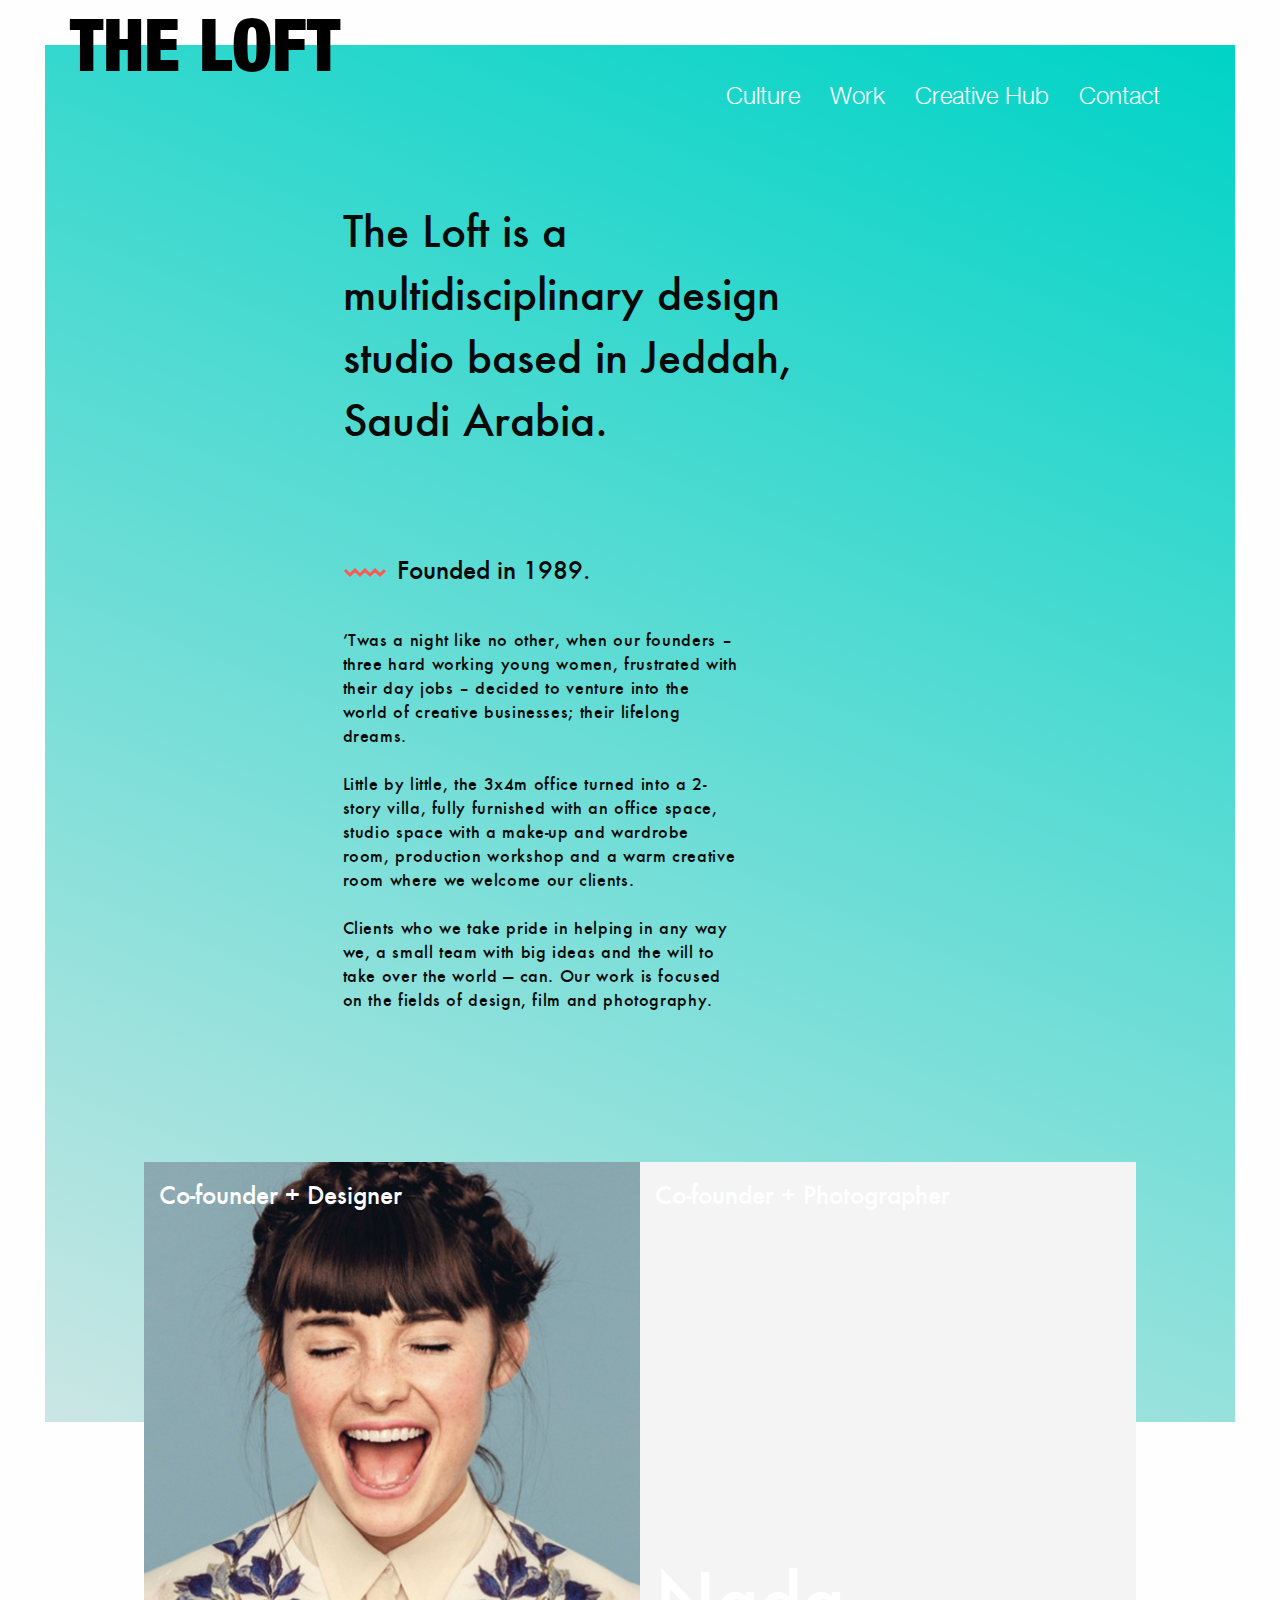
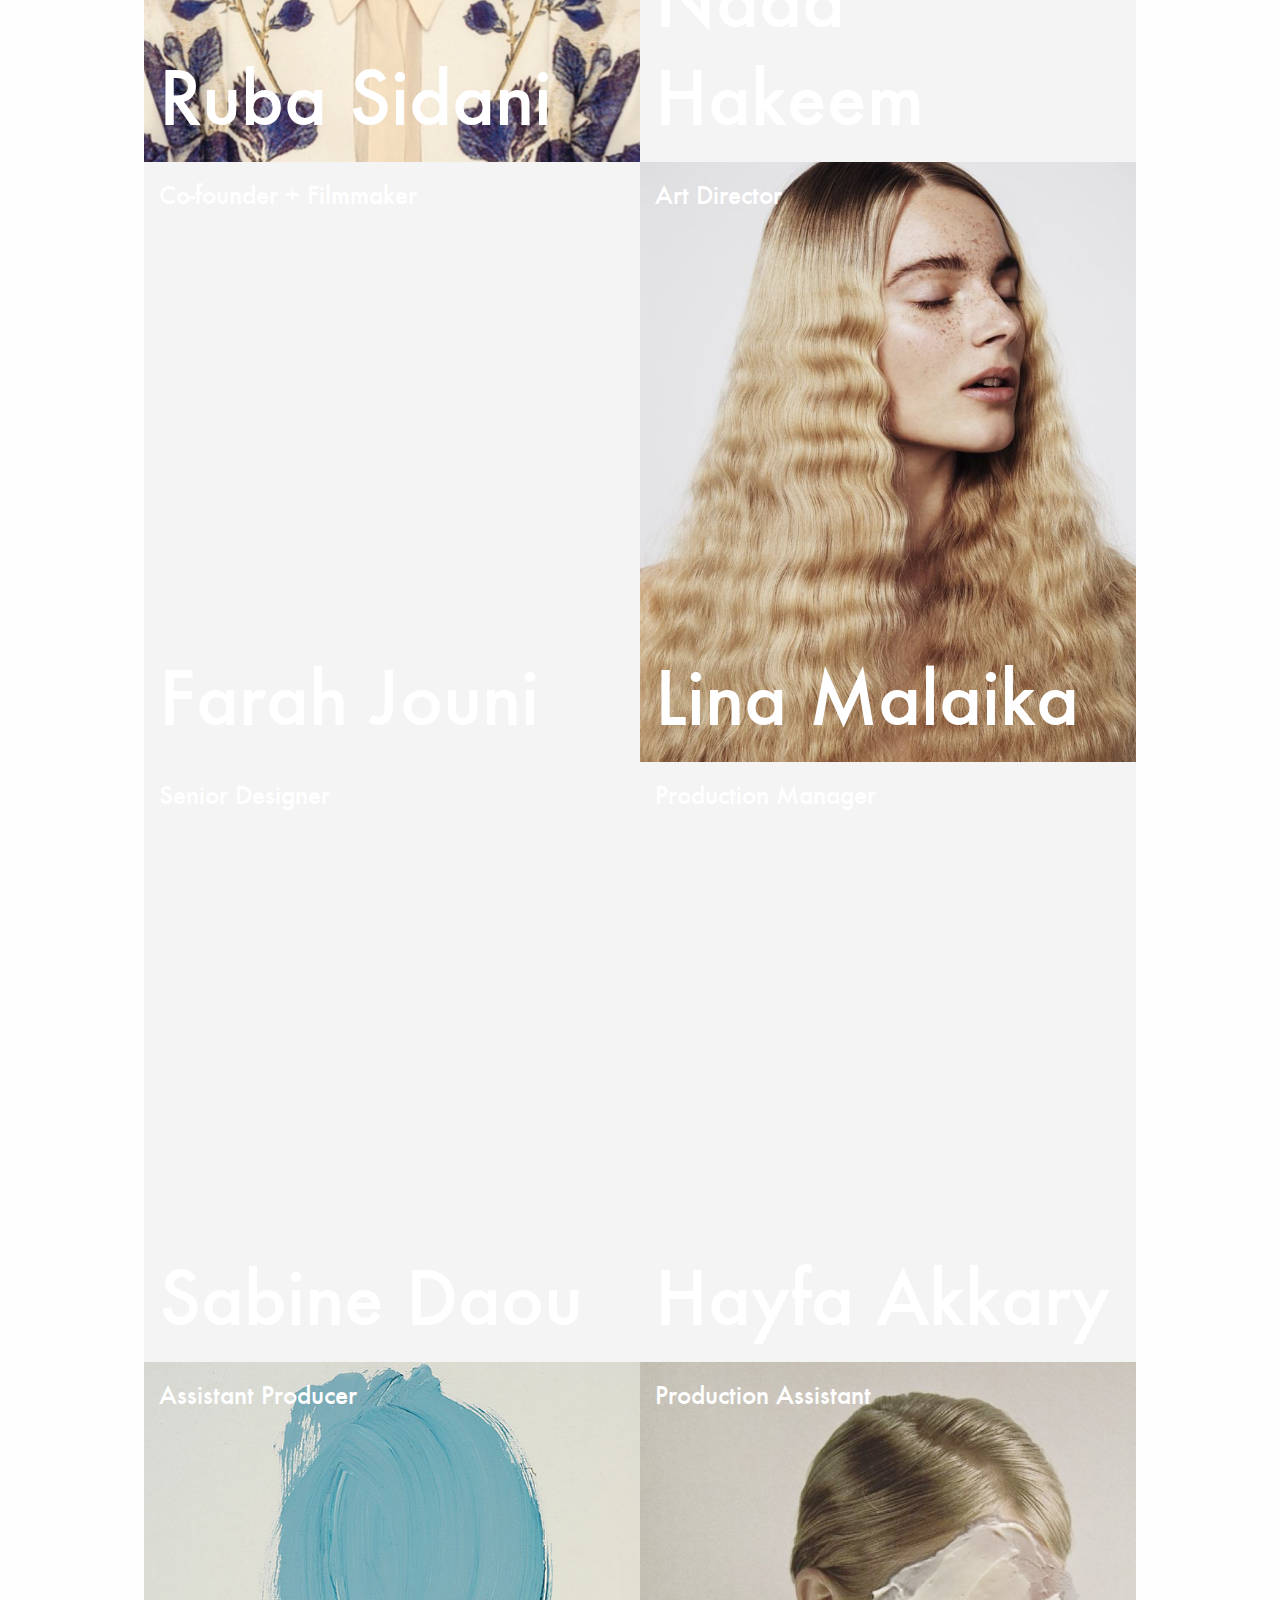
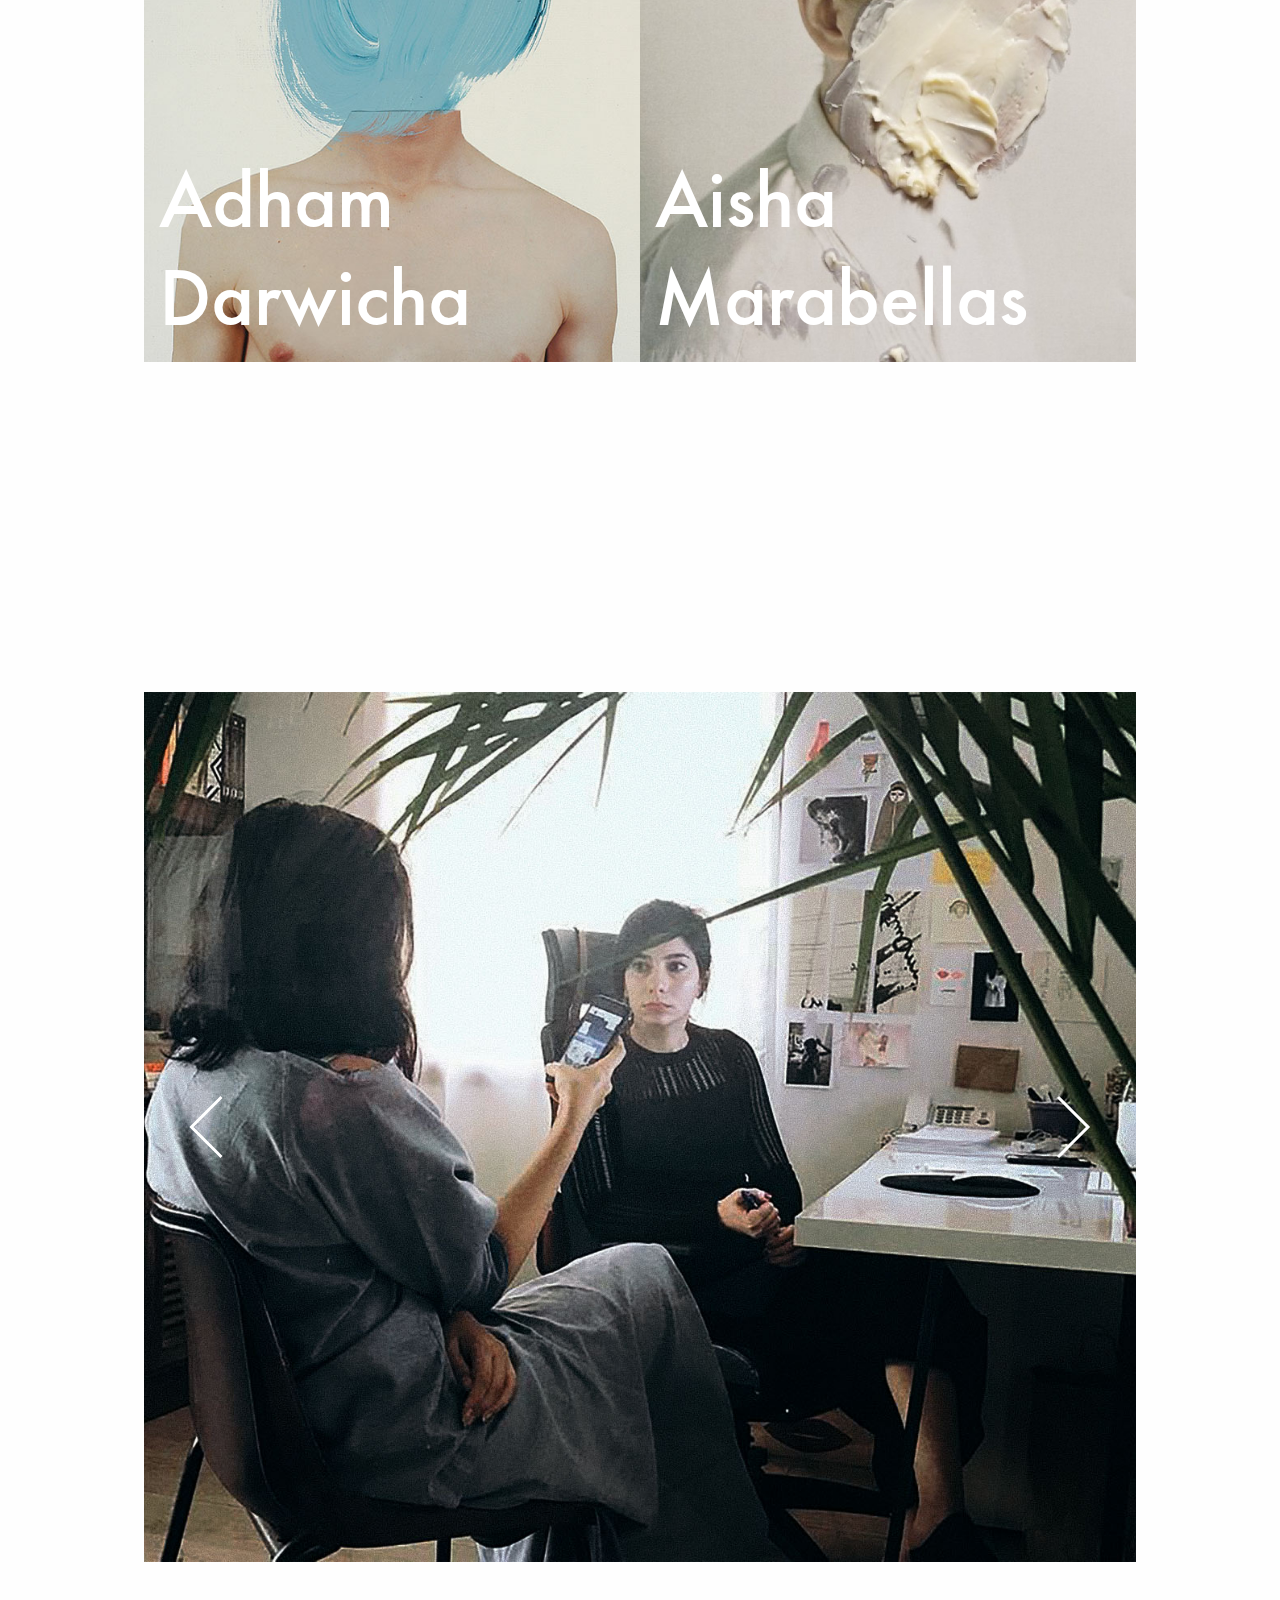
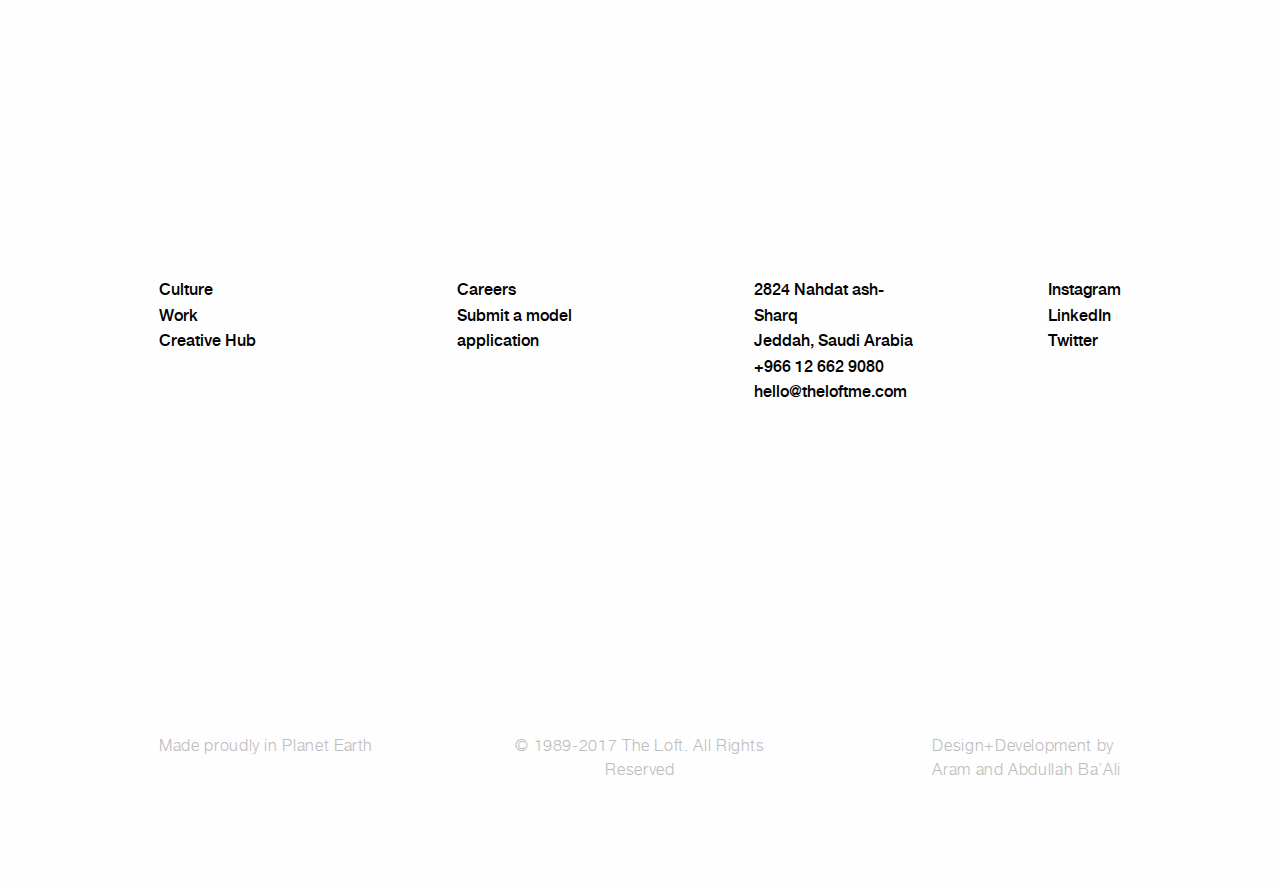
==== commit 07963638: "added slideshow to the loft" ====
--- a/culture/index.html
+++ b/culture/index.html
@@ -102,6 +102,28 @@
       </div>
     </section>
 
+    <!-- Section-3 -->
+    <section id="section-3" class="expanded row">
+      <div id="slider" class="medium-10 medium-offset-1">
+        <button type="button" class="slider__control" id="left-arrow">
+          <img src="../resources/svgs/left-arrow.svg" alt="previous">
+        </button>
+        <button type="button" class="slider__control" id="right-arrow">
+          <img src="../resources/svgs/right-arrow.svg" alt="next">
+        </button>
+        <ul class="slides">
+          <li class="slide" style="background-image: url('../resources/content/space/space0.jpg');">
+          </li>
+          <li class="slide" style="background-image: url('../resources/content/space/space1.jpg');">
+          </li>
+          <li class="slide" style="background-image: url('../resources/content/space/space2.jpg');">
+          </li>
+          <li class="slide" style="background-image: url('../resources/content/space/space3.jpg');">
+          </li>
+        </ul>
+      </div>
+    </section>
+
     <!-- Footer -->
     <footer class="expanded row">
       <div class="expanded row footer__top">
@@ -152,6 +174,7 @@
 
   <!-- JS -->
   <script src="../resources/js/main.js" type="text/javascript"></script>
+  <script src="../resources/js/slider.js" type="text/javascript"></script>
 </body>
 
 </html>
--- a/resources/css/culture.css
+++ b/resources/css/culture.css
@@ -1,2 +1,2 @@
-/*! normalize-scss | MIT/GPLv2 License | bit.ly/normalize-scss */html{font-family:sans-serif;line-height:1.15;-ms-text-size-adjust:100%;-webkit-text-size-adjust:100%}body{margin:0}article,aside,footer,header,nav,section{display:block}h1{font-size:2em;margin:.67em 0}figcaption,figure{display:block}figure{margin:1em 40px}hr{box-sizing:content-box;height:0;overflow:visible}main{display:block}pre{font-family:monospace,monospace;font-size:1em}a{background-color:transparent;-webkit-text-decoration-skip:objects}a:active,a:hover{outline-width:0}abbr[title]{border-bottom:none;text-decoration:underline;text-decoration:underline dotted}b,strong{font-weight:inherit;font-weight:bolder}code,kbd,samp{font-family:monospace,monospace;font-size:1em}dfn{font-style:italic}mark{background-color:#ff0;color:#000}small{font-size:80%}sub,sup{font-size:75%;line-height:0;position:relative;vertical-align:baseline}sub{bottom:-.25em}sup{top:-.5em}audio,video{display:inline-block}audio:not([controls]){display:none;height:0}img{border-style:none}svg:not(:root){overflow:hidden}button,input,optgroup,select,textarea{font-family:sans-serif;font-size:100%;line-height:1.15;margin:0}button{overflow:visible}button,select{text-transform:none}[type=reset],[type=submit],button,html [type=button]{-webkit-appearance:button}[type=button]::-moz-focus-inner,[type=reset]::-moz-focus-inner,[type=submit]::-moz-focus-inner,button::-moz-focus-inner{border-style:none;padding:0}[type=button]:-moz-focusring,[type=reset]:-moz-focusring,[type=submit]:-moz-focusring,button:-moz-focusring{outline:1px dotted ButtonText}input{overflow:visible}[type=checkbox],[type=radio]{box-sizing:border-box;padding:0}[type=number]::-webkit-inner-spin-button,[type=number]::-webkit-outer-spin-button{height:auto}[type=search]{-webkit-appearance:textfield;outline-offset:-2px}[type=search]::-webkit-search-cancel-button,[type=search]::-webkit-search-decoration{-webkit-appearance:none}::-webkit-file-upload-button{-webkit-appearance:button;font:inherit}fieldset{border:1px solid silver;margin:0 2px;padding:.35em .625em .75em}legend{box-sizing:border-box;display:table;max-width:100%;padding:0;color:inherit;white-space:normal}progress{display:inline-block;vertical-align:baseline}textarea{overflow:auto}details{display:block}summary{display:list-item}menu{display:block}canvas{display:inline-block}[hidden],template{display:none}.foundation-mq{font-family:"small=0em&medium=40em&large=64em&xlarge=75em&xxlarge=90em"}html{box-sizing:border-box;font-size:100%}*,:after,:before{box-sizing:inherit}body{margin:0;padding:0;background:#fefefe;font-family:Helvetica Neue,Helvetica,Roboto,Arial,sans-serif;font-weight:400;line-height:1.5;color:#0a0a0a;-webkit-font-smoothing:antialiased;-moz-osx-font-smoothing:grayscale}img{display:inline-block;vertical-align:middle;max-width:100%;height:auto;-ms-interpolation-mode:bicubic}textarea{height:auto;min-height:50px}select,textarea{border-radius:3px}select{width:100%}.map_canvas embed,.map_canvas img,.map_canvas object,.mqa-display embed,.mqa-display img,.mqa-display object{max-width:none !important}button{padding:0;-webkit-appearance:none;-moz-appearance:none;appearance:none;border:0;border-radius:3px;background:transparent;line-height:1}[data-whatinput=mouse] button{outline:0}.is-visible{display:block !important}.is-hidden{display:none !important}.row{max-width:62.5rem;margin-right:auto;margin-left:auto}.row:after,.row:before{display:table;content:" "}.row:after{clear:both}.row.collapse>.column,.row.collapse>.columns{padding-right:0;padding-left:0}.row .row{margin-right:-.9375rem;margin-left:-.9375rem}@media print, screen and (min-width: 40em){.row .row{margin-right:-.9375rem;margin-left:-.9375rem}}@media print, screen and (min-width: 64em){.row .row{margin-right:-.9375rem;margin-left:-.9375rem}}.row .row.collapse{margin-right:0;margin-left:0}.row.expanded{max-width:none}.row.expanded .row{margin-right:auto;margin-left:auto}.column,.columns{width:100%;float:left;padding-right:.9375rem;padding-left:.9375rem}.column:last-child:not(:first-child),.columns:last-child:not(:first-child){float:right}.column.end:last-child:last-child,.end.columns:last-child:last-child{float:left}.column.row.row,.row.row.columns{float:none}.row .column.row.row,.row .row.row.columns{margin-right:0;margin-left:0;padding-right:0;padding-left:0}.small-1{width:8.33333%}.small-push-1{position:relative;left:8.33333%}.small-pull-1{position:relative;left:-8.33333%}.small-offset-0{margin-left:0}.small-2{width:16.66667%}.small-push-2{position:relative;left:16.66667%}.small-pull-2{position:relative;left:-16.66667%}.small-offset-1{margin-left:8.33333%}.small-3{width:25%}.small-push-3{position:relative;left:25%}.small-pull-3{position:relative;left:-25%}.small-offset-2{margin-left:16.66667%}.small-4{width:33.33333%}.small-push-4{position:relative;left:33.33333%}.small-pull-4{position:relative;left:-33.33333%}.small-offset-3{margin-left:25%}.small-5{width:41.66667%}.small-push-5{position:relative;left:41.66667%}.small-pull-5{position:relative;left:-41.66667%}.small-offset-4{margin-left:33.33333%}.small-6{width:50%}.small-push-6{position:relative;left:50%}.small-pull-6{position:relative;left:-50%}.small-offset-5{margin-left:41.66667%}.small-7{width:58.33333%}.small-push-7{position:relative;left:58.33333%}.small-pull-7{position:relative;left:-58.33333%}.small-offset-6{margin-left:50%}.small-8{width:66.66667%}.small-push-8{position:relative;left:66.66667%}.small-pull-8{position:relative;left:-66.66667%}.small-offset-7{margin-left:58.33333%}.small-9{width:75%}.small-push-9{position:relative;left:75%}.small-pull-9{position:relative;left:-75%}.small-offset-8{margin-left:66.66667%}.small-10{width:83.33333%}.small-push-10{position:relative;left:83.33333%}.small-pull-10{position:relative;left:-83.33333%}.small-offset-9{margin-left:75%}.small-11{width:91.66667%}.small-push-11{position:relative;left:91.66667%}.small-pull-11{position:relative;left:-91.66667%}.small-offset-10{margin-left:83.33333%}.small-12{width:100%}.small-offset-11{margin-left:91.66667%}.small-up-1>.column,.small-up-1>.columns{float:left;width:100%}.small-up-1>.column:nth-of-type(1n),.small-up-1>.columns:nth-of-type(1n){clear:none}.small-up-1>.column:nth-of-type(1n+1),.small-up-1>.columns:nth-of-type(1n+1){clear:both}.small-up-1>.column:last-child,.small-up-1>.columns:last-child{float:left}.small-up-2>.column,.small-up-2>.columns{float:left;width:50%}.small-up-2>.column:nth-of-type(1n),.small-up-2>.columns:nth-of-type(1n){clear:none}.small-up-2>.column:nth-of-type(2n+1),.small-up-2>.columns:nth-of-type(2n+1){clear:both}.small-up-2>.column:last-child,.small-up-2>.columns:last-child{float:left}.small-up-3>.column,.small-up-3>.columns{float:left;width:33.33333%}.small-up-3>.column:nth-of-type(1n),.small-up-3>.columns:nth-of-type(1n){clear:none}.small-up-3>.column:nth-of-type(3n+1),.small-up-3>.columns:nth-of-type(3n+1){clear:both}.small-up-3>.column:last-child,.small-up-3>.columns:last-child{float:left}.small-up-4>.column,.small-up-4>.columns{float:left;width:25%}.small-up-4>.column:nth-of-type(1n),.small-up-4>.columns:nth-of-type(1n){clear:none}.small-up-4>.column:nth-of-type(4n+1),.small-up-4>.columns:nth-of-type(4n+1){clear:both}.small-up-4>.column:last-child,.small-up-4>.columns:last-child{float:left}.small-up-5>.column,.small-up-5>.columns{float:left;width:20%}.small-up-5>.column:nth-of-type(1n),.small-up-5>.columns:nth-of-type(1n){clear:none}.small-up-5>.column:nth-of-type(5n+1),.small-up-5>.columns:nth-of-type(5n+1){clear:both}.small-up-5>.column:last-child,.small-up-5>.columns:last-child{float:left}.small-up-6>.column,.small-up-6>.columns{float:left;width:16.66667%}.small-up-6>.column:nth-of-type(1n),.small-up-6>.columns:nth-of-type(1n){clear:none}.small-up-6>.column:nth-of-type(6n+1),.small-up-6>.columns:nth-of-type(6n+1){clear:both}.small-up-6>.column:last-child,.small-up-6>.columns:last-child{float:left}.small-up-7>.column,.small-up-7>.columns{float:left;width:14.28571%}.small-up-7>.column:nth-of-type(1n),.small-up-7>.columns:nth-of-type(1n){clear:none}.small-up-7>.column:nth-of-type(7n+1),.small-up-7>.columns:nth-of-type(7n+1){clear:both}.small-up-7>.column:last-child,.small-up-7>.columns:last-child{float:left}.small-up-8>.column,.small-up-8>.columns{float:left;width:12.5%}.small-up-8>.column:nth-of-type(1n),.small-up-8>.columns:nth-of-type(1n){clear:none}.small-up-8>.column:nth-of-type(8n+1),.small-up-8>.columns:nth-of-type(8n+1){clear:both}.small-up-8>.column:last-child,.small-up-8>.columns:last-child{float:left}.small-collapse>.column,.small-collapse>.columns{padding-right:0;padding-left:0}.expanded.row .small-collapse.row,.small-collapse .row{margin-right:0;margin-left:0}.small-uncollapse>.column,.small-uncollapse>.columns{padding-right:.9375rem;padding-left:.9375rem}.small-centered{margin-right:auto;margin-left:auto}.small-centered,.small-centered:last-child:not(:first-child){float:none;clear:both}.small-pull-0,.small-push-0,.small-uncentered{position:static;float:left;margin-right:0;margin-left:0}@media print, screen and (min-width: 40em){.medium-1{width:8.33333%}.medium-push-1{position:relative;left:8.33333%}.medium-pull-1{position:relative;left:-8.33333%}.medium-offset-0{margin-left:0}.medium-2{width:16.66667%}.medium-push-2{position:relative;left:16.66667%}.medium-pull-2{position:relative;left:-16.66667%}.medium-offset-1{margin-left:8.33333%}.medium-3{width:25%}.medium-push-3{position:relative;left:25%}.medium-pull-3{position:relative;left:-25%}.medium-offset-2{margin-left:16.66667%}.medium-4{width:33.33333%}.medium-push-4{position:relative;left:33.33333%}.medium-pull-4{position:relative;left:-33.33333%}.medium-offset-3{margin-left:25%}.medium-5{width:41.66667%}.medium-push-5{position:relative;left:41.66667%}.medium-pull-5{position:relative;left:-41.66667%}.medium-offset-4{margin-left:33.33333%}.medium-6{width:50%}.medium-push-6{position:relative;left:50%}.medium-pull-6{position:relative;left:-50%}.medium-offset-5{margin-left:41.66667%}.medium-7{width:58.33333%}.medium-push-7{position:relative;left:58.33333%}.medium-pull-7{position:relative;left:-58.33333%}.medium-offset-6{margin-left:50%}.medium-8{width:66.66667%}.medium-push-8{position:relative;left:66.66667%}.medium-pull-8{position:relative;left:-66.66667%}.medium-offset-7{margin-left:58.33333%}.medium-9{width:75%}.medium-push-9{position:relative;left:75%}.medium-pull-9{position:relative;left:-75%}.medium-offset-8{margin-left:66.66667%}.medium-10{width:83.33333%}.medium-push-10{position:relative;left:83.33333%}.medium-pull-10{position:relative;left:-83.33333%}.medium-offset-9{margin-left:75%}.medium-11{width:91.66667%}.medium-push-11{position:relative;left:91.66667%}.medium-pull-11{position:relative;left:-91.66667%}.medium-offset-10{margin-left:83.33333%}.medium-12{width:100%}.medium-offset-11{margin-left:91.66667%}.medium-up-1>.column,.medium-up-1>.columns{float:left;width:100%}.medium-up-1>.column:nth-of-type(1n),.medium-up-1>.columns:nth-of-type(1n){clear:none}.medium-up-1>.column:nth-of-type(1n+1),.medium-up-1>.columns:nth-of-type(1n+1){clear:both}.medium-up-1>.column:last-child,.medium-up-1>.columns:last-child{float:left}.medium-up-2>.column,.medium-up-2>.columns{float:left;width:50%}.medium-up-2>.column:nth-of-type(1n),.medium-up-2>.columns:nth-of-type(1n){clear:none}.medium-up-2>.column:nth-of-type(2n+1),.medium-up-2>.columns:nth-of-type(2n+1){clear:both}.medium-up-2>.column:last-child,.medium-up-2>.columns:last-child{float:left}.medium-up-3>.column,.medium-up-3>.columns{float:left;width:33.33333%}.medium-up-3>.column:nth-of-type(1n),.medium-up-3>.columns:nth-of-type(1n){clear:none}.medium-up-3>.column:nth-of-type(3n+1),.medium-up-3>.columns:nth-of-type(3n+1){clear:both}.medium-up-3>.column:last-child,.medium-up-3>.columns:last-child{float:left}.medium-up-4>.column,.medium-up-4>.columns{float:left;width:25%}.medium-up-4>.column:nth-of-type(1n),.medium-up-4>.columns:nth-of-type(1n){clear:none}.medium-up-4>.column:nth-of-type(4n+1),.medium-up-4>.columns:nth-of-type(4n+1){clear:both}.medium-up-4>.column:last-child,.medium-up-4>.columns:last-child{float:left}.medium-up-5>.column,.medium-up-5>.columns{float:left;width:20%}.medium-up-5>.column:nth-of-type(1n),.medium-up-5>.columns:nth-of-type(1n){clear:none}.medium-up-5>.column:nth-of-type(5n+1),.medium-up-5>.columns:nth-of-type(5n+1){clear:both}.medium-up-5>.column:last-child,.medium-up-5>.columns:last-child{float:left}.medium-up-6>.column,.medium-up-6>.columns{float:left;width:16.66667%}.medium-up-6>.column:nth-of-type(1n),.medium-up-6>.columns:nth-of-type(1n){clear:none}.medium-up-6>.column:nth-of-type(6n+1),.medium-up-6>.columns:nth-of-type(6n+1){clear:both}.medium-up-6>.column:last-child,.medium-up-6>.columns:last-child{float:left}.medium-up-7>.column,.medium-up-7>.columns{float:left;width:14.28571%}.medium-up-7>.column:nth-of-type(1n),.medium-up-7>.columns:nth-of-type(1n){clear:none}.medium-up-7>.column:nth-of-type(7n+1),.medium-up-7>.columns:nth-of-type(7n+1){clear:both}.medium-up-7>.column:last-child,.medium-up-7>.columns:last-child{float:left}.medium-up-8>.column,.medium-up-8>.columns{float:left;width:12.5%}.medium-up-8>.column:nth-of-type(1n),.medium-up-8>.columns:nth-of-type(1n){clear:none}.medium-up-8>.column:nth-of-type(8n+1),.medium-up-8>.columns:nth-of-type(8n+1){clear:both}.medium-up-8>.column:last-child,.medium-up-8>.columns:last-child{float:left}.medium-collapse>.column,.medium-collapse>.columns{padding-right:0;padding-left:0}.expanded.row .medium-collapse.row,.medium-collapse .row{margin-right:0;margin-left:0}.medium-uncollapse>.column,.medium-uncollapse>.columns{padding-right:.9375rem;padding-left:.9375rem}.medium-centered{margin-right:auto;margin-left:auto}.medium-centered,.medium-centered:last-child:not(:first-child){float:none;clear:both}.medium-pull-0,.medium-push-0,.medium-uncentered{position:static;float:left;margin-right:0;margin-left:0}}@media print, screen and (min-width: 64em){.large-1{width:8.33333%}.large-push-1{position:relative;left:8.33333%}.large-pull-1{position:relative;left:-8.33333%}.large-offset-0{margin-left:0}.large-2{width:16.66667%}.large-push-2{position:relative;left:16.66667%}.large-pull-2{position:relative;left:-16.66667%}.large-offset-1{margin-left:8.33333%}.large-3{width:25%}.large-push-3{position:relative;left:25%}.large-pull-3{position:relative;left:-25%}.large-offset-2{margin-left:16.66667%}.large-4{width:33.33333%}.large-push-4{position:relative;left:33.33333%}.large-pull-4{position:relative;left:-33.33333%}.large-offset-3{margin-left:25%}.large-5{width:41.66667%}.large-push-5{position:relative;left:41.66667%}.large-pull-5{position:relative;left:-41.66667%}.large-offset-4{margin-left:33.33333%}.large-6{width:50%}.large-push-6{position:relative;left:50%}.large-pull-6{position:relative;left:-50%}.large-offset-5{margin-left:41.66667%}.large-7{width:58.33333%}.large-push-7{position:relative;left:58.33333%}.large-pull-7{position:relative;left:-58.33333%}.large-offset-6{margin-left:50%}.large-8{width:66.66667%}.large-push-8{position:relative;left:66.66667%}.large-pull-8{position:relative;left:-66.66667%}.large-offset-7{margin-left:58.33333%}.large-9{width:75%}.large-push-9{position:relative;left:75%}.large-pull-9{position:relative;left:-75%}.large-offset-8{margin-left:66.66667%}.large-10{width:83.33333%}.large-push-10{position:relative;left:83.33333%}.large-pull-10{position:relative;left:-83.33333%}.large-offset-9{margin-left:75%}.large-11{width:91.66667%}.large-push-11{position:relative;left:91.66667%}.large-pull-11{position:relative;left:-91.66667%}.large-offset-10{margin-left:83.33333%}.large-12{width:100%}.large-offset-11{margin-left:91.66667%}.large-up-1>.column,.large-up-1>.columns{float:left;width:100%}.large-up-1>.column:nth-of-type(1n),.large-up-1>.columns:nth-of-type(1n){clear:none}.large-up-1>.column:nth-of-type(1n+1),.large-up-1>.columns:nth-of-type(1n+1){clear:both}.large-up-1>.column:last-child,.large-up-1>.columns:last-child{float:left}.large-up-2>.column,.large-up-2>.columns{float:left;width:50%}.large-up-2>.column:nth-of-type(1n),.large-up-2>.columns:nth-of-type(1n){clear:none}.large-up-2>.column:nth-of-type(2n+1),.large-up-2>.columns:nth-of-type(2n+1){clear:both}.large-up-2>.column:last-child,.large-up-2>.columns:last-child{float:left}.large-up-3>.column,.large-up-3>.columns{float:left;width:33.33333%}.large-up-3>.column:nth-of-type(1n),.large-up-3>.columns:nth-of-type(1n){clear:none}.large-up-3>.column:nth-of-type(3n+1),.large-up-3>.columns:nth-of-type(3n+1){clear:both}.large-up-3>.column:last-child,.large-up-3>.columns:last-child{float:left}.large-up-4>.column,.large-up-4>.columns{float:left;width:25%}.large-up-4>.column:nth-of-type(1n),.large-up-4>.columns:nth-of-type(1n){clear:none}.large-up-4>.column:nth-of-type(4n+1),.large-up-4>.columns:nth-of-type(4n+1){clear:both}.large-up-4>.column:last-child,.large-up-4>.columns:last-child{float:left}.large-up-5>.column,.large-up-5>.columns{float:left;width:20%}.large-up-5>.column:nth-of-type(1n),.large-up-5>.columns:nth-of-type(1n){clear:none}.large-up-5>.column:nth-of-type(5n+1),.large-up-5>.columns:nth-of-type(5n+1){clear:both}.large-up-5>.column:last-child,.large-up-5>.columns:last-child{float:left}.large-up-6>.column,.large-up-6>.columns{float:left;width:16.66667%}.large-up-6>.column:nth-of-type(1n),.large-up-6>.columns:nth-of-type(1n){clear:none}.large-up-6>.column:nth-of-type(6n+1),.large-up-6>.columns:nth-of-type(6n+1){clear:both}.large-up-6>.column:last-child,.large-up-6>.columns:last-child{float:left}.large-up-7>.column,.large-up-7>.columns{float:left;width:14.28571%}.large-up-7>.column:nth-of-type(1n),.large-up-7>.columns:nth-of-type(1n){clear:none}.large-up-7>.column:nth-of-type(7n+1),.large-up-7>.columns:nth-of-type(7n+1){clear:both}.large-up-7>.column:last-child,.large-up-7>.columns:last-child{float:left}.large-up-8>.column,.large-up-8>.columns{float:left;width:12.5%}.large-up-8>.column:nth-of-type(1n),.large-up-8>.columns:nth-of-type(1n){clear:none}.large-up-8>.column:nth-of-type(8n+1),.large-up-8>.columns:nth-of-type(8n+1){clear:both}.large-up-8>.column:last-child,.large-up-8>.columns:last-child{float:left}.large-collapse>.column,.large-collapse>.columns{padding-right:0;padding-left:0}.expanded.row .large-collapse.row,.large-collapse .row{margin-right:0;margin-left:0}.large-uncollapse>.column,.large-uncollapse>.columns{padding-right:.9375rem;padding-left:.9375rem}.large-centered{margin-right:auto;margin-left:auto}.large-centered,.large-centered:last-child:not(:first-child){float:none;clear:both}.large-pull-0,.large-push-0,.large-uncentered{position:static;float:left;margin-right:0;margin-left:0}}.column-block{margin-bottom:1.875rem}.column-block>:last-child{margin-bottom:0}.slide-in-down.mui-enter{transition-duration:.5s;transition-timing-function:linear;transform:translateY(-100%);transition-property:transform,opacity;-webkit-backface-visibility:hidden;backface-visibility:hidden}.slide-in-down.mui-enter.mui-enter-active{transform:translateY(0)}.slide-in-left.mui-enter{transition-duration:.5s;transition-timing-function:linear;transform:translateX(-100%);transition-property:transform,opacity;-webkit-backface-visibility:hidden;backface-visibility:hidden}.slide-in-left.mui-enter.mui-enter-active{transform:translateX(0)}.slide-in-up.mui-enter{transition-duration:.5s;transition-timing-function:linear;transform:translateY(100%);transition-property:transform,opacity;-webkit-backface-visibility:hidden;backface-visibility:hidden}.slide-in-up.mui-enter.mui-enter-active{transform:translateY(0)}.slide-in-right.mui-enter{transition-duration:.5s;transition-timing-function:linear;transform:translateX(100%);transition-property:transform,opacity;-webkit-backface-visibility:hidden;backface-visibility:hidden}.slide-in-right.mui-enter.mui-enter-active{transform:translateX(0)}.slide-out-down.mui-leave{transition-duration:.5s;transition-timing-function:linear;transform:translateY(0);transition-property:transform,opacity;-webkit-backface-visibility:hidden;backface-visibility:hidden}.slide-out-down.mui-leave.mui-leave-active{transform:translateY(100%)}.slide-out-right.mui-leave{transition-duration:.5s;transition-timing-function:linear;transform:translateX(0);transition-property:transform,opacity;-webkit-backface-visibility:hidden;backface-visibility:hidden}.slide-out-right.mui-leave.mui-leave-active{transform:translateX(100%)}.slide-out-up.mui-leave{transition-duration:.5s;transition-timing-function:linear;transform:translateY(0);transition-property:transform,opacity;-webkit-backface-visibility:hidden;backface-visibility:hidden}.slide-out-up.mui-leave.mui-leave-active{transform:translateY(-100%)}.slide-out-left.mui-leave{transition-duration:.5s;transition-timing-function:linear;transform:translateX(0);transition-property:transform,opacity;-webkit-backface-visibility:hidden;backface-visibility:hidden}.slide-out-left.mui-leave.mui-leave-active{transform:translateX(-100%)}.fade-in.mui-enter{transition-duration:.5s;transition-timing-function:linear;opacity:0;transition-property:opacity}.fade-in.mui-enter.mui-enter-active{opacity:1}.fade-out.mui-leave{transition-duration:.5s;transition-timing-function:linear;opacity:1;transition-property:opacity}.fade-out.mui-leave.mui-leave-active{opacity:0}.hinge-in-from-top.mui-enter{transition-duration:.5s;transition-timing-function:linear;transform:perspective(2000px) rotateX(-90deg);transform-origin:top;transition-property:transform,opacity;opacity:0}.hinge-in-from-top.mui-enter.mui-enter-active{transform:perspective(2000px) rotate(0deg);opacity:1}.hinge-in-from-right.mui-enter{transition-duration:.5s;transition-timing-function:linear;transform:perspective(2000px) rotateY(-90deg);transform-origin:right;transition-property:transform,opacity;opacity:0}.hinge-in-from-right.mui-enter.mui-enter-active{transform:perspective(2000px) rotate(0deg);opacity:1}.hinge-in-from-bottom.mui-enter{transition-duration:.5s;transition-timing-function:linear;transform:perspective(2000px) rotateX(90deg);transform-origin:bottom;transition-property:transform,opacity;opacity:0}.hinge-in-from-bottom.mui-enter.mui-enter-active{transform:perspective(2000px) rotate(0deg);opacity:1}.hinge-in-from-left.mui-enter{transition-duration:.5s;transition-timing-function:linear;transform:perspective(2000px) rotateY(90deg);transform-origin:left;transition-property:transform,opacity;opacity:0}.hinge-in-from-left.mui-enter.mui-enter-active{transform:perspective(2000px) rotate(0deg);opacity:1}.hinge-in-from-middle-x.mui-enter{transition-duration:.5s;transition-timing-function:linear;transform:perspective(2000px) rotateX(-90deg);transform-origin:center;transition-property:transform,opacity;opacity:0}.hinge-in-from-middle-x.mui-enter.mui-enter-active{transform:perspective(2000px) rotate(0deg);opacity:1}.hinge-in-from-middle-y.mui-enter{transition-duration:.5s;transition-timing-function:linear;transform:perspective(2000px) rotateY(-90deg);transform-origin:center;transition-property:transform,opacity;opacity:0}.hinge-in-from-middle-y.mui-enter.mui-enter-active,.hinge-out-from-top.mui-leave{transform:perspective(2000px) rotate(0deg);opacity:1}.hinge-out-from-top.mui-leave{transition-duration:.5s;transition-timing-function:linear;transform-origin:top;transition-property:transform,opacity}.hinge-out-from-top.mui-leave.mui-leave-active{transform:perspective(2000px) rotateX(-90deg);opacity:0}.hinge-out-from-right.mui-leave{transition-duration:.5s;transition-timing-function:linear;transform:perspective(2000px) rotate(0deg);transform-origin:right;transition-property:transform,opacity;opacity:1}.hinge-out-from-right.mui-leave.mui-leave-active{transform:perspective(2000px) rotateY(-90deg);opacity:0}.hinge-out-from-bottom.mui-leave{transition-duration:.5s;transition-timing-function:linear;transform:perspective(2000px) rotate(0deg);transform-origin:bottom;transition-property:transform,opacity;opacity:1}.hinge-out-from-bottom.mui-leave.mui-leave-active{transform:perspective(2000px) rotateX(90deg);opacity:0}.hinge-out-from-left.mui-leave{transition-duration:.5s;transition-timing-function:linear;transform:perspective(2000px) rotate(0deg);transform-origin:left;transition-property:transform,opacity;opacity:1}.hinge-out-from-left.mui-leave.mui-leave-active{transform:perspective(2000px) rotateY(90deg);opacity:0}.hinge-out-from-middle-x.mui-leave{transition-duration:.5s;transition-timing-function:linear;transform:perspective(2000px) rotate(0deg);transform-origin:center;transition-property:transform,opacity;opacity:1}.hinge-out-from-middle-x.mui-leave.mui-leave-active{transform:perspective(2000px) rotateX(-90deg);opacity:0}.hinge-out-from-middle-y.mui-leave{transition-duration:.5s;transition-timing-function:linear;transform:perspective(2000px) rotate(0deg);transform-origin:center;transition-property:transform,opacity;opacity:1}.hinge-out-from-middle-y.mui-leave.mui-leave-active{transform:perspective(2000px) rotateY(-90deg);opacity:0}.scale-in-up.mui-enter{transition-duration:.5s;transition-timing-function:linear;transform:scale(0.5);transition-property:transform,opacity;opacity:0}.scale-in-up.mui-enter.mui-enter-active{transform:scale(1);opacity:1}.scale-in-down.mui-enter{transition-duration:.5s;transition-timing-function:linear;transform:scale(1.5);transition-property:transform,opacity;opacity:0}.scale-in-down.mui-enter.mui-enter-active,.scale-out-up.mui-leave{transform:scale(1);opacity:1}.scale-out-up.mui-leave{transition-duration:.5s;transition-timing-function:linear;transition-property:transform,opacity}.scale-out-up.mui-leave.mui-leave-active{transform:scale(1.5);opacity:0}.scale-out-down.mui-leave{transition-duration:.5s;transition-timing-function:linear;transform:scale(1);transition-property:transform,opacity;opacity:1}.scale-out-down.mui-leave.mui-leave-active{transform:scale(0.5);opacity:0}.spin-in.mui-enter{transition-duration:.5s;transition-timing-function:linear;transform:rotate(-270deg);transition-property:transform,opacity;opacity:0}.spin-in.mui-enter.mui-enter-active,.spin-out.mui-leave{transform:rotate(0);opacity:1}.spin-out.mui-leave{transition-duration:.5s;transition-timing-function:linear;transition-property:transform,opacity}.spin-in-ccw.mui-enter,.spin-out.mui-leave.mui-leave-active{transform:rotate(270deg);opacity:0}.spin-in-ccw.mui-enter{transition-duration:.5s;transition-timing-function:linear;transition-property:transform,opacity}.spin-in-ccw.mui-enter.mui-enter-active,.spin-out-ccw.mui-leave{transform:rotate(0);opacity:1}.spin-out-ccw.mui-leave{transition-duration:.5s;transition-timing-function:linear;transition-property:transform,opacity}.spin-out-ccw.mui-leave.mui-leave-active{transform:rotate(-270deg);opacity:0}.slow{transition-duration:0.75s !important}.fast{transition-duration:0.25s !important}.linear{transition-timing-function:linear !important}.ease{transition-timing-function:ease !important}.ease-in{transition-timing-function:ease-in !important}.ease-out{transition-timing-function:ease-out !important}.ease-in-out{transition-timing-function:ease-in-out !important}.bounce-in{transition-timing-function:cubic-bezier(0.485, 0.155, 0.24, 1.245) !important}.bounce-out{transition-timing-function:cubic-bezier(0.485, 0.155, 0.515, 0.845) !important}.bounce-in-out{transition-timing-function:cubic-bezier(0.76, -0.245, 0.24, 1.245) !important}.short-delay{transition-delay:0.3s !important}.long-delay{transition-delay:0.7s !important}.shake{animation-name:a}@keyframes a{0%,10%,20%,30%,40%,50%,60%,70%,80%,90%{transform:translateX(7%)}5%,15%,25%,35%,45%,55%,65%,75%,85%,95%{transform:translateX(-7%)}}.spin-ccw,.spin-cw{animation-name:b}@keyframes b{0%{transform:rotate(0)}to{transform:rotate(1turn)}}.wiggle{animation-name:c}@keyframes c{40%,50%,60%{transform:rotate(7deg)}35%,45%,55%,65%{transform:rotate(-7deg)}0%,30%,70%,to{transform:rotate(0)}}.shake,.spin-ccw,.spin-cw,.wiggle{animation-duration:.5s}.infinite{animation-iteration-count:infinite}.slow{animation-duration:0.75s !important}.fast{animation-duration:0.25s !important}.linear{animation-timing-function:linear !important}.ease{animation-timing-function:ease !important}.ease-in{animation-timing-function:ease-in !important}.ease-out{animation-timing-function:ease-out !important}.ease-in-out{animation-timing-function:ease-in-out !important}.bounce-in{animation-timing-function:cubic-bezier(0.485, 0.155, 0.24, 1.245) !important}.bounce-out{animation-timing-function:cubic-bezier(0.485, 0.155, 0.515, 0.845) !important}.bounce-in-out{animation-timing-function:cubic-bezier(0.76, -0.245, 0.24, 1.245) !important}.short-delay{animation-delay:0.3s !important}.long-delay{animation-delay:0.7s !important}@font-face{font-family:'Futura LT';src:url("../fonts/futura-medium-webfont.woff") format("woff");font-weight:400;font-style:normal}@font-face{font-family:'Futura LT';src:url("../fonts/futuralt_bold.woff") format("woff");font-weight:900;font-style:normal}@font-face{font-family:'Helvetica Neue';src:url("../fonts/helveticaneue_thin-webfont.woff") format("woff");font-weight:200;font-style:normal}@font-face{font-family:'Helvetica Neue';src:url("../fonts/helveticaneue_light-webfont.woff") format("woff");font-weight:400;font-style:normal}@font-face{font-family:'Helvetica Neue';src:url("../fonts/helveticaneue_medium-webfont.woff") format("woff");font-weight:700;font-style:normal}@font-face{font-family:'Helvetica Neue';src:url("../fonts/helveticaneue_blackcond-webfont.woff") format("woff");font-weight:900;font-style:normal}header{position:relative;z-index:4}header ul.topnav li.icon{padding-top:40px;padding-right:30px;transform:scale(0.4)}header #hamburger-icon{width:100px;height:50px;position:relative;display:block}header #hamburger-icon .line{display:block;background:#ecf0f1;width:100px;height:8px;position:absolute;left:0;border-radius:4px;transition:all 0.4s;-webkit-transition:all 0.4s;-moz-transition:all 0.4s}header #hamburger-icon .line.line-1{top:0}header #hamburger-icon .line.line-2{top:50%}header #hamburger-icon .line.line-3{top:100%}header #hamburger-icon:hover .line-1,header #hamburger-icon:focus .line-1{transform:translateY(-4px);-webkit-transform:translateY(-4px);-moz-transform:translateY(-4px)}header #hamburger-icon:hover .line-3,header #hamburger-icon:focus .line-3{transform:translateY(4px);-webkit-transform:translateY(4px);-moz-transform:translateY(4px)}header #hamburger-icon.active .line-1{transform:translateY(25px) translateX(0) rotate(45deg);-webkit-transform:translateY(25px) translateX(0) rotate(45deg);-moz-transform:translateY(25px) translateX(0) rotate(45deg)}header #hamburger-icon.active .line-2{opacity:0}header #hamburger-icon.active .line-3{transform:translateY(-25px) translateX(0) rotate(-45deg);-webkit-transform:translateY(-25px) translateX(0) rotate(-45deg);-moz-transform:translateY(-25px) translateX(0) rotate(-45deg)}header ul{position:absolute;top:0;list-style-type:none;margin:0;padding:0;float:right;width:100%;transition:0.1s ease-in-out}header li{float:left}header li a{display:inline-block;text-align:center;text-decoration:none;transition:0.3s}header li a:hover{color:rgba(255,255,255,0.77)}header .nav__logo{float:left;padding:0px 25px;color:black;font-family:'Helvetica Neue';font-weight:900;font-size:72px;transform:translateY(-54px)}header .nav__items{float:right;margin-right:60px}header .nav__item{margin:35px 15px;font-family:'Helvetica Neue';font-weight:400;font-size:24px;color:white}header li.icon{display:none}@media screen and (max-width: 1024px){header .nav__logo{padding:0 30px;transform:translateY(0)}header .nav__item{margin:10px 0 0 40px}header .topnav .nav__items{display:none}header .topnav li.icon{float:right;display:inline-block}header .topnav.responsive{padding-bottom:40px;background-color:rgba(0,0,0,0.45)}header .topnav.responsive li.icon{position:absolute;right:0;top:0}header .topnav.responsive li{float:none;display:inline}header .topnav.responsive li a{display:block;text-align:left}header .topnav.responsive div.nav__items{margin-top:120px;display:block;text-align:left;width:100%}header .topnav li{float:left}header .nav__item{clear:both;float:none}header .nav__items{float:none}}@media screen and (max-width: 640px){header .nav__logo{margin-top:25px;font-size:35px;padding:0 0 0 20px}header ul.topnav li.icon{transform:scale(0.3);padding-right:0}header .nav__item{font-size:20px}header .topnav.responsive div.nav__items{margin-top:100px;display:block;text-align:left;width:100%}}footer .footer__top{margin-top:40px}footer .footer__top a{display:block;color:black;text-decoration:none;font-family:'Helvetica Neue';font-weight:700;line-height:1.6em}footer .footer__top a:hover{color:rgba(0,0,0,0.7)}footer .footer__top .columns{padding:20px 40px}@media screen and (min-width: 640px){footer .footer__top{margin-top:150px}footer .footer__top .columns{padding:15px}}@media screen and (min-width: 1024px){footer .footer__top{margin-top:300px}footer .footer__top .columns:nth-child(1) div{float:left;text-align:left}footer .footer__top .columns:nth-child(2) div{float:center;text-align:left}footer .footer__top .columns:nth-child(3) div{float:center;text-align:left}footer .footer__top .columns:nth-child(4) div{text-align:left;float:right}}footer .footer__bottom{margin-top:40px;margin-bottom:45px}footer .footer__bottom p{font-family:'Helvetica Neue';font-weight:400;color:#BDBDBD}footer .footer__bottom .columns{padding:10px 40px;text-align:center}@media screen and (min-width: 640px){footer .footer__bottom{margin-top:150px}footer .footer__bottom .columns{padding:10px 0}}@media screen and (min-width: 1024px){footer .footer__bottom{margin-top:300px}footer .footer__bottom .columns{padding:15px}footer .footer__bottom .columns:nth-child(1) p{float:left;text-align:left}footer .footer__bottom .columns:nth-child(2) p{float:center;text-align:center}footer .footer__bottom .columns:nth-child(3) p{text-align:left;float:right}}.column,.columns{padding:0}.container{margin:0 auto;padding:45px;max-width:1920px}@media screen and (max-width: 640px){.container{padding:0}.hide-for-small{display:none}}@media screen and (max-width: 1024px){.hide-for-medium{display:none}}@media screen and (max-width: 1024px) and (min-width: 640px){.hide-for-medium-only{display:none}}@media screen and (max-width: 1800px){.hide-for-large{display:none}}@media screen and (min-width: 1800px){.hide-for-really-large{display:none}}.svg-symbol{display:inline-block;margin-right:10px;padding-bottom:4px}h1,h2,h3,h4,h5,p{font-family:'Futura LT';font-weight:400;margin:0}h1{font-size:42px}h2{font-size:30px}h3{font-size:25px}h5{font-size:20px}p{font-size:16px;letter-spacing:0.04em}@media screen and (min-width: 640px){h1{font-size:57px}h2{font-size:35px}h3{font-size:30px}h5{font-size:20px}}@media screen and (min-width: 1024px){h1{font-size:100px;line-height:130px}h2{font-size:42px}h3{font-size:36px}h5{font-size:24px}}.section-1{position:relative;padding:155px 0 300px 0;background:-moz-linear-gradient(68deg, #CBE6E4 0%, #00D3C6 100%);background:-webkit-gradient(linear, left top, left bottom, color-stop(0%, #00D3C6), color-stop(100%, #CBE6E4));background:-webkit-linear-gradient(68deg, #CBE6E4 0%, #00D3C6 100%);background:-o-linear-gradient(68deg, #CBE6E4 0%, #00D3C6 100%);background:-ms-linear-gradient(68deg, #CBE6E4 0%, #00D3C6 100%);background:linear-gradient(22deg, #CBE6E4 0%, #00D3C6 100%);filter:progid:DXImageTransform.Microsoft.gradient( startColorstr='#00D3C6', endColorstr='#CBE6E4',GradientType=0 )}.section-1 h2{margin-bottom:80px}.section-1 h5{margin-bottom:20px;display:inline-block}@media screen and (min-width: 1024px){.section-1{padding:155px 0 410px 0}.section-1 h2{margin-bottom:100px}.section-1 h5{margin-bottom:40px;display:inline-block}}#section-2{margin-top:-190px;position:relative}#section-2 .work__block{position:relative;height:300px;background-size:cover;background-position:center}#section-2 .work__block h5{position:absolute;top:15px;left:15px;color:white;transition:0.6s ease-in-out}#section-2 .work__block h1{position:absolute;z-index:3;line-height:normal;bottom:15px;left:15px;color:white;transition:0.6s ease-in-out}@media screen and (min-width: 640px){#section-2 .work__block{height:450px}}@media screen and (min-width: 1024px){#section-2{margin-top:-260px}#section-2 h1{font-size:72px}#section-2 .work__block{height:600px}}
+/*! normalize-scss | MIT/GPLv2 License | bit.ly/normalize-scss */html{font-family:sans-serif;line-height:1.15;-ms-text-size-adjust:100%;-webkit-text-size-adjust:100%}body{margin:0}article,aside,footer,header,nav,section{display:block}h1{font-size:2em;margin:.67em 0}figcaption,figure{display:block}figure{margin:1em 40px}hr{box-sizing:content-box;height:0;overflow:visible}main{display:block}pre{font-family:monospace,monospace;font-size:1em}a{background-color:transparent;-webkit-text-decoration-skip:objects}a:active,a:hover{outline-width:0}abbr[title]{border-bottom:none;text-decoration:underline;text-decoration:underline dotted}b,strong{font-weight:inherit;font-weight:bolder}code,kbd,samp{font-family:monospace,monospace;font-size:1em}dfn{font-style:italic}mark{background-color:#ff0;color:#000}small{font-size:80%}sub,sup{font-size:75%;line-height:0;position:relative;vertical-align:baseline}sub{bottom:-.25em}sup{top:-.5em}audio,video{display:inline-block}audio:not([controls]){display:none;height:0}img{border-style:none}svg:not(:root){overflow:hidden}button,input,optgroup,select,textarea{font-family:sans-serif;font-size:100%;line-height:1.15;margin:0}button{overflow:visible}button,select{text-transform:none}[type=reset],[type=submit],button,html [type=button]{-webkit-appearance:button}[type=button]::-moz-focus-inner,[type=reset]::-moz-focus-inner,[type=submit]::-moz-focus-inner,button::-moz-focus-inner{border-style:none;padding:0}[type=button]:-moz-focusring,[type=reset]:-moz-focusring,[type=submit]:-moz-focusring,button:-moz-focusring{outline:1px dotted ButtonText}input{overflow:visible}[type=checkbox],[type=radio]{box-sizing:border-box;padding:0}[type=number]::-webkit-inner-spin-button,[type=number]::-webkit-outer-spin-button{height:auto}[type=search]{-webkit-appearance:textfield;outline-offset:-2px}[type=search]::-webkit-search-cancel-button,[type=search]::-webkit-search-decoration{-webkit-appearance:none}::-webkit-file-upload-button{-webkit-appearance:button;font:inherit}fieldset{border:1px solid silver;margin:0 2px;padding:.35em .625em .75em}legend{box-sizing:border-box;display:table;max-width:100%;padding:0;color:inherit;white-space:normal}progress{display:inline-block;vertical-align:baseline}textarea{overflow:auto}details{display:block}summary{display:list-item}menu{display:block}canvas{display:inline-block}[hidden],template{display:none}.foundation-mq{font-family:"small=0em&medium=40em&large=64em&xlarge=75em&xxlarge=90em"}html{box-sizing:border-box;font-size:100%}*,:after,:before{box-sizing:inherit}body{margin:0;padding:0;background:#fefefe;font-family:Helvetica Neue,Helvetica,Roboto,Arial,sans-serif;font-weight:400;line-height:1.5;color:#0a0a0a;-webkit-font-smoothing:antialiased;-moz-osx-font-smoothing:grayscale}img{display:inline-block;vertical-align:middle;max-width:100%;height:auto;-ms-interpolation-mode:bicubic}textarea{height:auto;min-height:50px}select,textarea{border-radius:3px}select{width:100%}.map_canvas embed,.map_canvas img,.map_canvas object,.mqa-display embed,.mqa-display img,.mqa-display object{max-width:none !important}button{padding:0;-webkit-appearance:none;-moz-appearance:none;appearance:none;border:0;border-radius:3px;background:transparent;line-height:1}[data-whatinput=mouse] button{outline:0}.is-visible{display:block !important}.is-hidden{display:none !important}.row{max-width:62.5rem;margin-right:auto;margin-left:auto}.row:after,.row:before{display:table;content:" "}.row:after{clear:both}.row.collapse>.column,.row.collapse>.columns{padding-right:0;padding-left:0}.row .row{margin-right:-.9375rem;margin-left:-.9375rem}@media print, screen and (min-width: 40em){.row .row{margin-right:-.9375rem;margin-left:-.9375rem}}@media print, screen and (min-width: 64em){.row .row{margin-right:-.9375rem;margin-left:-.9375rem}}.row .row.collapse{margin-right:0;margin-left:0}.row.expanded{max-width:none}.row.expanded .row{margin-right:auto;margin-left:auto}.column,.columns{width:100%;float:left;padding-right:.9375rem;padding-left:.9375rem}.column:last-child:not(:first-child),.columns:last-child:not(:first-child){float:right}.column.end:last-child:last-child,.end.columns:last-child:last-child{float:left}.column.row.row,.row.row.columns{float:none}.row .column.row.row,.row .row.row.columns{margin-right:0;margin-left:0;padding-right:0;padding-left:0}.small-1{width:8.33333%}.small-push-1{position:relative;left:8.33333%}.small-pull-1{position:relative;left:-8.33333%}.small-offset-0{margin-left:0}.small-2{width:16.66667%}.small-push-2{position:relative;left:16.66667%}.small-pull-2{position:relative;left:-16.66667%}.small-offset-1{margin-left:8.33333%}.small-3{width:25%}.small-push-3{position:relative;left:25%}.small-pull-3{position:relative;left:-25%}.small-offset-2{margin-left:16.66667%}.small-4{width:33.33333%}.small-push-4{position:relative;left:33.33333%}.small-pull-4{position:relative;left:-33.33333%}.small-offset-3{margin-left:25%}.small-5{width:41.66667%}.small-push-5{position:relative;left:41.66667%}.small-pull-5{position:relative;left:-41.66667%}.small-offset-4{margin-left:33.33333%}.small-6{width:50%}.small-push-6{position:relative;left:50%}.small-pull-6{position:relative;left:-50%}.small-offset-5{margin-left:41.66667%}.small-7{width:58.33333%}.small-push-7{position:relative;left:58.33333%}.small-pull-7{position:relative;left:-58.33333%}.small-offset-6{margin-left:50%}.small-8{width:66.66667%}.small-push-8{position:relative;left:66.66667%}.small-pull-8{position:relative;left:-66.66667%}.small-offset-7{margin-left:58.33333%}.small-9{width:75%}.small-push-9{position:relative;left:75%}.small-pull-9{position:relative;left:-75%}.small-offset-8{margin-left:66.66667%}.small-10{width:83.33333%}.small-push-10{position:relative;left:83.33333%}.small-pull-10{position:relative;left:-83.33333%}.small-offset-9{margin-left:75%}.small-11{width:91.66667%}.small-push-11{position:relative;left:91.66667%}.small-pull-11{position:relative;left:-91.66667%}.small-offset-10{margin-left:83.33333%}.small-12{width:100%}.small-offset-11{margin-left:91.66667%}.small-up-1>.column,.small-up-1>.columns{float:left;width:100%}.small-up-1>.column:nth-of-type(1n),.small-up-1>.columns:nth-of-type(1n){clear:none}.small-up-1>.column:nth-of-type(1n+1),.small-up-1>.columns:nth-of-type(1n+1){clear:both}.small-up-1>.column:last-child,.small-up-1>.columns:last-child{float:left}.small-up-2>.column,.small-up-2>.columns{float:left;width:50%}.small-up-2>.column:nth-of-type(1n),.small-up-2>.columns:nth-of-type(1n){clear:none}.small-up-2>.column:nth-of-type(2n+1),.small-up-2>.columns:nth-of-type(2n+1){clear:both}.small-up-2>.column:last-child,.small-up-2>.columns:last-child{float:left}.small-up-3>.column,.small-up-3>.columns{float:left;width:33.33333%}.small-up-3>.column:nth-of-type(1n),.small-up-3>.columns:nth-of-type(1n){clear:none}.small-up-3>.column:nth-of-type(3n+1),.small-up-3>.columns:nth-of-type(3n+1){clear:both}.small-up-3>.column:last-child,.small-up-3>.columns:last-child{float:left}.small-up-4>.column,.small-up-4>.columns{float:left;width:25%}.small-up-4>.column:nth-of-type(1n),.small-up-4>.columns:nth-of-type(1n){clear:none}.small-up-4>.column:nth-of-type(4n+1),.small-up-4>.columns:nth-of-type(4n+1){clear:both}.small-up-4>.column:last-child,.small-up-4>.columns:last-child{float:left}.small-up-5>.column,.small-up-5>.columns{float:left;width:20%}.small-up-5>.column:nth-of-type(1n),.small-up-5>.columns:nth-of-type(1n){clear:none}.small-up-5>.column:nth-of-type(5n+1),.small-up-5>.columns:nth-of-type(5n+1){clear:both}.small-up-5>.column:last-child,.small-up-5>.columns:last-child{float:left}.small-up-6>.column,.small-up-6>.columns{float:left;width:16.66667%}.small-up-6>.column:nth-of-type(1n),.small-up-6>.columns:nth-of-type(1n){clear:none}.small-up-6>.column:nth-of-type(6n+1),.small-up-6>.columns:nth-of-type(6n+1){clear:both}.small-up-6>.column:last-child,.small-up-6>.columns:last-child{float:left}.small-up-7>.column,.small-up-7>.columns{float:left;width:14.28571%}.small-up-7>.column:nth-of-type(1n),.small-up-7>.columns:nth-of-type(1n){clear:none}.small-up-7>.column:nth-of-type(7n+1),.small-up-7>.columns:nth-of-type(7n+1){clear:both}.small-up-7>.column:last-child,.small-up-7>.columns:last-child{float:left}.small-up-8>.column,.small-up-8>.columns{float:left;width:12.5%}.small-up-8>.column:nth-of-type(1n),.small-up-8>.columns:nth-of-type(1n){clear:none}.small-up-8>.column:nth-of-type(8n+1),.small-up-8>.columns:nth-of-type(8n+1){clear:both}.small-up-8>.column:last-child,.small-up-8>.columns:last-child{float:left}.small-collapse>.column,.small-collapse>.columns{padding-right:0;padding-left:0}.expanded.row .small-collapse.row,.small-collapse .row{margin-right:0;margin-left:0}.small-uncollapse>.column,.small-uncollapse>.columns{padding-right:.9375rem;padding-left:.9375rem}.small-centered{margin-right:auto;margin-left:auto}.small-centered,.small-centered:last-child:not(:first-child){float:none;clear:both}.small-pull-0,.small-push-0,.small-uncentered{position:static;float:left;margin-right:0;margin-left:0}@media print, screen and (min-width: 40em){.medium-1{width:8.33333%}.medium-push-1{position:relative;left:8.33333%}.medium-pull-1{position:relative;left:-8.33333%}.medium-offset-0{margin-left:0}.medium-2{width:16.66667%}.medium-push-2{position:relative;left:16.66667%}.medium-pull-2{position:relative;left:-16.66667%}.medium-offset-1{margin-left:8.33333%}.medium-3{width:25%}.medium-push-3{position:relative;left:25%}.medium-pull-3{position:relative;left:-25%}.medium-offset-2{margin-left:16.66667%}.medium-4{width:33.33333%}.medium-push-4{position:relative;left:33.33333%}.medium-pull-4{position:relative;left:-33.33333%}.medium-offset-3{margin-left:25%}.medium-5{width:41.66667%}.medium-push-5{position:relative;left:41.66667%}.medium-pull-5{position:relative;left:-41.66667%}.medium-offset-4{margin-left:33.33333%}.medium-6{width:50%}.medium-push-6{position:relative;left:50%}.medium-pull-6{position:relative;left:-50%}.medium-offset-5{margin-left:41.66667%}.medium-7{width:58.33333%}.medium-push-7{position:relative;left:58.33333%}.medium-pull-7{position:relative;left:-58.33333%}.medium-offset-6{margin-left:50%}.medium-8{width:66.66667%}.medium-push-8{position:relative;left:66.66667%}.medium-pull-8{position:relative;left:-66.66667%}.medium-offset-7{margin-left:58.33333%}.medium-9{width:75%}.medium-push-9{position:relative;left:75%}.medium-pull-9{position:relative;left:-75%}.medium-offset-8{margin-left:66.66667%}.medium-10{width:83.33333%}.medium-push-10{position:relative;left:83.33333%}.medium-pull-10{position:relative;left:-83.33333%}.medium-offset-9{margin-left:75%}.medium-11{width:91.66667%}.medium-push-11{position:relative;left:91.66667%}.medium-pull-11{position:relative;left:-91.66667%}.medium-offset-10{margin-left:83.33333%}.medium-12{width:100%}.medium-offset-11{margin-left:91.66667%}.medium-up-1>.column,.medium-up-1>.columns{float:left;width:100%}.medium-up-1>.column:nth-of-type(1n),.medium-up-1>.columns:nth-of-type(1n){clear:none}.medium-up-1>.column:nth-of-type(1n+1),.medium-up-1>.columns:nth-of-type(1n+1){clear:both}.medium-up-1>.column:last-child,.medium-up-1>.columns:last-child{float:left}.medium-up-2>.column,.medium-up-2>.columns{float:left;width:50%}.medium-up-2>.column:nth-of-type(1n),.medium-up-2>.columns:nth-of-type(1n){clear:none}.medium-up-2>.column:nth-of-type(2n+1),.medium-up-2>.columns:nth-of-type(2n+1){clear:both}.medium-up-2>.column:last-child,.medium-up-2>.columns:last-child{float:left}.medium-up-3>.column,.medium-up-3>.columns{float:left;width:33.33333%}.medium-up-3>.column:nth-of-type(1n),.medium-up-3>.columns:nth-of-type(1n){clear:none}.medium-up-3>.column:nth-of-type(3n+1),.medium-up-3>.columns:nth-of-type(3n+1){clear:both}.medium-up-3>.column:last-child,.medium-up-3>.columns:last-child{float:left}.medium-up-4>.column,.medium-up-4>.columns{float:left;width:25%}.medium-up-4>.column:nth-of-type(1n),.medium-up-4>.columns:nth-of-type(1n){clear:none}.medium-up-4>.column:nth-of-type(4n+1),.medium-up-4>.columns:nth-of-type(4n+1){clear:both}.medium-up-4>.column:last-child,.medium-up-4>.columns:last-child{float:left}.medium-up-5>.column,.medium-up-5>.columns{float:left;width:20%}.medium-up-5>.column:nth-of-type(1n),.medium-up-5>.columns:nth-of-type(1n){clear:none}.medium-up-5>.column:nth-of-type(5n+1),.medium-up-5>.columns:nth-of-type(5n+1){clear:both}.medium-up-5>.column:last-child,.medium-up-5>.columns:last-child{float:left}.medium-up-6>.column,.medium-up-6>.columns{float:left;width:16.66667%}.medium-up-6>.column:nth-of-type(1n),.medium-up-6>.columns:nth-of-type(1n){clear:none}.medium-up-6>.column:nth-of-type(6n+1),.medium-up-6>.columns:nth-of-type(6n+1){clear:both}.medium-up-6>.column:last-child,.medium-up-6>.columns:last-child{float:left}.medium-up-7>.column,.medium-up-7>.columns{float:left;width:14.28571%}.medium-up-7>.column:nth-of-type(1n),.medium-up-7>.columns:nth-of-type(1n){clear:none}.medium-up-7>.column:nth-of-type(7n+1),.medium-up-7>.columns:nth-of-type(7n+1){clear:both}.medium-up-7>.column:last-child,.medium-up-7>.columns:last-child{float:left}.medium-up-8>.column,.medium-up-8>.columns{float:left;width:12.5%}.medium-up-8>.column:nth-of-type(1n),.medium-up-8>.columns:nth-of-type(1n){clear:none}.medium-up-8>.column:nth-of-type(8n+1),.medium-up-8>.columns:nth-of-type(8n+1){clear:both}.medium-up-8>.column:last-child,.medium-up-8>.columns:last-child{float:left}.medium-collapse>.column,.medium-collapse>.columns{padding-right:0;padding-left:0}.expanded.row .medium-collapse.row,.medium-collapse .row{margin-right:0;margin-left:0}.medium-uncollapse>.column,.medium-uncollapse>.columns{padding-right:.9375rem;padding-left:.9375rem}.medium-centered{margin-right:auto;margin-left:auto}.medium-centered,.medium-centered:last-child:not(:first-child){float:none;clear:both}.medium-pull-0,.medium-push-0,.medium-uncentered{position:static;float:left;margin-right:0;margin-left:0}}@media print, screen and (min-width: 64em){.large-1{width:8.33333%}.large-push-1{position:relative;left:8.33333%}.large-pull-1{position:relative;left:-8.33333%}.large-offset-0{margin-left:0}.large-2{width:16.66667%}.large-push-2{position:relative;left:16.66667%}.large-pull-2{position:relative;left:-16.66667%}.large-offset-1{margin-left:8.33333%}.large-3{width:25%}.large-push-3{position:relative;left:25%}.large-pull-3{position:relative;left:-25%}.large-offset-2{margin-left:16.66667%}.large-4{width:33.33333%}.large-push-4{position:relative;left:33.33333%}.large-pull-4{position:relative;left:-33.33333%}.large-offset-3{margin-left:25%}.large-5{width:41.66667%}.large-push-5{position:relative;left:41.66667%}.large-pull-5{position:relative;left:-41.66667%}.large-offset-4{margin-left:33.33333%}.large-6{width:50%}.large-push-6{position:relative;left:50%}.large-pull-6{position:relative;left:-50%}.large-offset-5{margin-left:41.66667%}.large-7{width:58.33333%}.large-push-7{position:relative;left:58.33333%}.large-pull-7{position:relative;left:-58.33333%}.large-offset-6{margin-left:50%}.large-8{width:66.66667%}.large-push-8{position:relative;left:66.66667%}.large-pull-8{position:relative;left:-66.66667%}.large-offset-7{margin-left:58.33333%}.large-9{width:75%}.large-push-9{position:relative;left:75%}.large-pull-9{position:relative;left:-75%}.large-offset-8{margin-left:66.66667%}.large-10{width:83.33333%}.large-push-10{position:relative;left:83.33333%}.large-pull-10{position:relative;left:-83.33333%}.large-offset-9{margin-left:75%}.large-11{width:91.66667%}.large-push-11{position:relative;left:91.66667%}.large-pull-11{position:relative;left:-91.66667%}.large-offset-10{margin-left:83.33333%}.large-12{width:100%}.large-offset-11{margin-left:91.66667%}.large-up-1>.column,.large-up-1>.columns{float:left;width:100%}.large-up-1>.column:nth-of-type(1n),.large-up-1>.columns:nth-of-type(1n){clear:none}.large-up-1>.column:nth-of-type(1n+1),.large-up-1>.columns:nth-of-type(1n+1){clear:both}.large-up-1>.column:last-child,.large-up-1>.columns:last-child{float:left}.large-up-2>.column,.large-up-2>.columns{float:left;width:50%}.large-up-2>.column:nth-of-type(1n),.large-up-2>.columns:nth-of-type(1n){clear:none}.large-up-2>.column:nth-of-type(2n+1),.large-up-2>.columns:nth-of-type(2n+1){clear:both}.large-up-2>.column:last-child,.large-up-2>.columns:last-child{float:left}.large-up-3>.column,.large-up-3>.columns{float:left;width:33.33333%}.large-up-3>.column:nth-of-type(1n),.large-up-3>.columns:nth-of-type(1n){clear:none}.large-up-3>.column:nth-of-type(3n+1),.large-up-3>.columns:nth-of-type(3n+1){clear:both}.large-up-3>.column:last-child,.large-up-3>.columns:last-child{float:left}.large-up-4>.column,.large-up-4>.columns{float:left;width:25%}.large-up-4>.column:nth-of-type(1n),.large-up-4>.columns:nth-of-type(1n){clear:none}.large-up-4>.column:nth-of-type(4n+1),.large-up-4>.columns:nth-of-type(4n+1){clear:both}.large-up-4>.column:last-child,.large-up-4>.columns:last-child{float:left}.large-up-5>.column,.large-up-5>.columns{float:left;width:20%}.large-up-5>.column:nth-of-type(1n),.large-up-5>.columns:nth-of-type(1n){clear:none}.large-up-5>.column:nth-of-type(5n+1),.large-up-5>.columns:nth-of-type(5n+1){clear:both}.large-up-5>.column:last-child,.large-up-5>.columns:last-child{float:left}.large-up-6>.column,.large-up-6>.columns{float:left;width:16.66667%}.large-up-6>.column:nth-of-type(1n),.large-up-6>.columns:nth-of-type(1n){clear:none}.large-up-6>.column:nth-of-type(6n+1),.large-up-6>.columns:nth-of-type(6n+1){clear:both}.large-up-6>.column:last-child,.large-up-6>.columns:last-child{float:left}.large-up-7>.column,.large-up-7>.columns{float:left;width:14.28571%}.large-up-7>.column:nth-of-type(1n),.large-up-7>.columns:nth-of-type(1n){clear:none}.large-up-7>.column:nth-of-type(7n+1),.large-up-7>.columns:nth-of-type(7n+1){clear:both}.large-up-7>.column:last-child,.large-up-7>.columns:last-child{float:left}.large-up-8>.column,.large-up-8>.columns{float:left;width:12.5%}.large-up-8>.column:nth-of-type(1n),.large-up-8>.columns:nth-of-type(1n){clear:none}.large-up-8>.column:nth-of-type(8n+1),.large-up-8>.columns:nth-of-type(8n+1){clear:both}.large-up-8>.column:last-child,.large-up-8>.columns:last-child{float:left}.large-collapse>.column,.large-collapse>.columns{padding-right:0;padding-left:0}.expanded.row .large-collapse.row,.large-collapse .row{margin-right:0;margin-left:0}.large-uncollapse>.column,.large-uncollapse>.columns{padding-right:.9375rem;padding-left:.9375rem}.large-centered{margin-right:auto;margin-left:auto}.large-centered,.large-centered:last-child:not(:first-child){float:none;clear:both}.large-pull-0,.large-push-0,.large-uncentered{position:static;float:left;margin-right:0;margin-left:0}}.column-block{margin-bottom:1.875rem}.column-block>:last-child{margin-bottom:0}.slide-in-down.mui-enter{transition-duration:.5s;transition-timing-function:linear;transform:translateY(-100%);transition-property:transform,opacity;-webkit-backface-visibility:hidden;backface-visibility:hidden}.slide-in-down.mui-enter.mui-enter-active{transform:translateY(0)}.slide-in-left.mui-enter{transition-duration:.5s;transition-timing-function:linear;transform:translateX(-100%);transition-property:transform,opacity;-webkit-backface-visibility:hidden;backface-visibility:hidden}.slide-in-left.mui-enter.mui-enter-active{transform:translateX(0)}.slide-in-up.mui-enter{transition-duration:.5s;transition-timing-function:linear;transform:translateY(100%);transition-property:transform,opacity;-webkit-backface-visibility:hidden;backface-visibility:hidden}.slide-in-up.mui-enter.mui-enter-active{transform:translateY(0)}.slide-in-right.mui-enter{transition-duration:.5s;transition-timing-function:linear;transform:translateX(100%);transition-property:transform,opacity;-webkit-backface-visibility:hidden;backface-visibility:hidden}.slide-in-right.mui-enter.mui-enter-active{transform:translateX(0)}.slide-out-down.mui-leave{transition-duration:.5s;transition-timing-function:linear;transform:translateY(0);transition-property:transform,opacity;-webkit-backface-visibility:hidden;backface-visibility:hidden}.slide-out-down.mui-leave.mui-leave-active{transform:translateY(100%)}.slide-out-right.mui-leave{transition-duration:.5s;transition-timing-function:linear;transform:translateX(0);transition-property:transform,opacity;-webkit-backface-visibility:hidden;backface-visibility:hidden}.slide-out-right.mui-leave.mui-leave-active{transform:translateX(100%)}.slide-out-up.mui-leave{transition-duration:.5s;transition-timing-function:linear;transform:translateY(0);transition-property:transform,opacity;-webkit-backface-visibility:hidden;backface-visibility:hidden}.slide-out-up.mui-leave.mui-leave-active{transform:translateY(-100%)}.slide-out-left.mui-leave{transition-duration:.5s;transition-timing-function:linear;transform:translateX(0);transition-property:transform,opacity;-webkit-backface-visibility:hidden;backface-visibility:hidden}.slide-out-left.mui-leave.mui-leave-active{transform:translateX(-100%)}.fade-in.mui-enter{transition-duration:.5s;transition-timing-function:linear;opacity:0;transition-property:opacity}.fade-in.mui-enter.mui-enter-active{opacity:1}.fade-out.mui-leave{transition-duration:.5s;transition-timing-function:linear;opacity:1;transition-property:opacity}.fade-out.mui-leave.mui-leave-active{opacity:0}.hinge-in-from-top.mui-enter{transition-duration:.5s;transition-timing-function:linear;transform:perspective(2000px) rotateX(-90deg);transform-origin:top;transition-property:transform,opacity;opacity:0}.hinge-in-from-top.mui-enter.mui-enter-active{transform:perspective(2000px) rotate(0deg);opacity:1}.hinge-in-from-right.mui-enter{transition-duration:.5s;transition-timing-function:linear;transform:perspective(2000px) rotateY(-90deg);transform-origin:right;transition-property:transform,opacity;opacity:0}.hinge-in-from-right.mui-enter.mui-enter-active{transform:perspective(2000px) rotate(0deg);opacity:1}.hinge-in-from-bottom.mui-enter{transition-duration:.5s;transition-timing-function:linear;transform:perspective(2000px) rotateX(90deg);transform-origin:bottom;transition-property:transform,opacity;opacity:0}.hinge-in-from-bottom.mui-enter.mui-enter-active{transform:perspective(2000px) rotate(0deg);opacity:1}.hinge-in-from-left.mui-enter{transition-duration:.5s;transition-timing-function:linear;transform:perspective(2000px) rotateY(90deg);transform-origin:left;transition-property:transform,opacity;opacity:0}.hinge-in-from-left.mui-enter.mui-enter-active{transform:perspective(2000px) rotate(0deg);opacity:1}.hinge-in-from-middle-x.mui-enter{transition-duration:.5s;transition-timing-function:linear;transform:perspective(2000px) rotateX(-90deg);transform-origin:center;transition-property:transform,opacity;opacity:0}.hinge-in-from-middle-x.mui-enter.mui-enter-active{transform:perspective(2000px) rotate(0deg);opacity:1}.hinge-in-from-middle-y.mui-enter{transition-duration:.5s;transition-timing-function:linear;transform:perspective(2000px) rotateY(-90deg);transform-origin:center;transition-property:transform,opacity;opacity:0}.hinge-in-from-middle-y.mui-enter.mui-enter-active,.hinge-out-from-top.mui-leave{transform:perspective(2000px) rotate(0deg);opacity:1}.hinge-out-from-top.mui-leave{transition-duration:.5s;transition-timing-function:linear;transform-origin:top;transition-property:transform,opacity}.hinge-out-from-top.mui-leave.mui-leave-active{transform:perspective(2000px) rotateX(-90deg);opacity:0}.hinge-out-from-right.mui-leave{transition-duration:.5s;transition-timing-function:linear;transform:perspective(2000px) rotate(0deg);transform-origin:right;transition-property:transform,opacity;opacity:1}.hinge-out-from-right.mui-leave.mui-leave-active{transform:perspective(2000px) rotateY(-90deg);opacity:0}.hinge-out-from-bottom.mui-leave{transition-duration:.5s;transition-timing-function:linear;transform:perspective(2000px) rotate(0deg);transform-origin:bottom;transition-property:transform,opacity;opacity:1}.hinge-out-from-bottom.mui-leave.mui-leave-active{transform:perspective(2000px) rotateX(90deg);opacity:0}.hinge-out-from-left.mui-leave{transition-duration:.5s;transition-timing-function:linear;transform:perspective(2000px) rotate(0deg);transform-origin:left;transition-property:transform,opacity;opacity:1}.hinge-out-from-left.mui-leave.mui-leave-active{transform:perspective(2000px) rotateY(90deg);opacity:0}.hinge-out-from-middle-x.mui-leave{transition-duration:.5s;transition-timing-function:linear;transform:perspective(2000px) rotate(0deg);transform-origin:center;transition-property:transform,opacity;opacity:1}.hinge-out-from-middle-x.mui-leave.mui-leave-active{transform:perspective(2000px) rotateX(-90deg);opacity:0}.hinge-out-from-middle-y.mui-leave{transition-duration:.5s;transition-timing-function:linear;transform:perspective(2000px) rotate(0deg);transform-origin:center;transition-property:transform,opacity;opacity:1}.hinge-out-from-middle-y.mui-leave.mui-leave-active{transform:perspective(2000px) rotateY(-90deg);opacity:0}.scale-in-up.mui-enter{transition-duration:.5s;transition-timing-function:linear;transform:scale(0.5);transition-property:transform,opacity;opacity:0}.scale-in-up.mui-enter.mui-enter-active{transform:scale(1);opacity:1}.scale-in-down.mui-enter{transition-duration:.5s;transition-timing-function:linear;transform:scale(1.5);transition-property:transform,opacity;opacity:0}.scale-in-down.mui-enter.mui-enter-active,.scale-out-up.mui-leave{transform:scale(1);opacity:1}.scale-out-up.mui-leave{transition-duration:.5s;transition-timing-function:linear;transition-property:transform,opacity}.scale-out-up.mui-leave.mui-leave-active{transform:scale(1.5);opacity:0}.scale-out-down.mui-leave{transition-duration:.5s;transition-timing-function:linear;transform:scale(1);transition-property:transform,opacity;opacity:1}.scale-out-down.mui-leave.mui-leave-active{transform:scale(0.5);opacity:0}.spin-in.mui-enter{transition-duration:.5s;transition-timing-function:linear;transform:rotate(-270deg);transition-property:transform,opacity;opacity:0}.spin-in.mui-enter.mui-enter-active,.spin-out.mui-leave{transform:rotate(0);opacity:1}.spin-out.mui-leave{transition-duration:.5s;transition-timing-function:linear;transition-property:transform,opacity}.spin-in-ccw.mui-enter,.spin-out.mui-leave.mui-leave-active{transform:rotate(270deg);opacity:0}.spin-in-ccw.mui-enter{transition-duration:.5s;transition-timing-function:linear;transition-property:transform,opacity}.spin-in-ccw.mui-enter.mui-enter-active,.spin-out-ccw.mui-leave{transform:rotate(0);opacity:1}.spin-out-ccw.mui-leave{transition-duration:.5s;transition-timing-function:linear;transition-property:transform,opacity}.spin-out-ccw.mui-leave.mui-leave-active{transform:rotate(-270deg);opacity:0}.slow{transition-duration:0.75s !important}.fast{transition-duration:0.25s !important}.linear{transition-timing-function:linear !important}.ease{transition-timing-function:ease !important}.ease-in{transition-timing-function:ease-in !important}.ease-out{transition-timing-function:ease-out !important}.ease-in-out{transition-timing-function:ease-in-out !important}.bounce-in{transition-timing-function:cubic-bezier(0.485, 0.155, 0.24, 1.245) !important}.bounce-out{transition-timing-function:cubic-bezier(0.485, 0.155, 0.515, 0.845) !important}.bounce-in-out{transition-timing-function:cubic-bezier(0.76, -0.245, 0.24, 1.245) !important}.short-delay{transition-delay:0.3s !important}.long-delay{transition-delay:0.7s !important}.shake{animation-name:a}@keyframes a{0%,10%,20%,30%,40%,50%,60%,70%,80%,90%{transform:translateX(7%)}5%,15%,25%,35%,45%,55%,65%,75%,85%,95%{transform:translateX(-7%)}}.spin-ccw,.spin-cw{animation-name:b}@keyframes b{0%{transform:rotate(0)}to{transform:rotate(1turn)}}.wiggle{animation-name:c}@keyframes c{40%,50%,60%{transform:rotate(7deg)}35%,45%,55%,65%{transform:rotate(-7deg)}0%,30%,70%,to{transform:rotate(0)}}.shake,.spin-ccw,.spin-cw,.wiggle{animation-duration:.5s}.infinite{animation-iteration-count:infinite}.slow{animation-duration:0.75s !important}.fast{animation-duration:0.25s !important}.linear{animation-timing-function:linear !important}.ease{animation-timing-function:ease !important}.ease-in{animation-timing-function:ease-in !important}.ease-out{animation-timing-function:ease-out !important}.ease-in-out{animation-timing-function:ease-in-out !important}.bounce-in{animation-timing-function:cubic-bezier(0.485, 0.155, 0.24, 1.245) !important}.bounce-out{animation-timing-function:cubic-bezier(0.485, 0.155, 0.515, 0.845) !important}.bounce-in-out{animation-timing-function:cubic-bezier(0.76, -0.245, 0.24, 1.245) !important}.short-delay{animation-delay:0.3s !important}.long-delay{animation-delay:0.7s !important}@font-face{font-family:'Futura LT';src:url("../fonts/futura-medium-webfont.woff") format("woff");font-weight:400;font-style:normal}@font-face{font-family:'Futura LT';src:url("../fonts/futuralt_bold.woff") format("woff");font-weight:900;font-style:normal}@font-face{font-family:'Helvetica Neue';src:url("../fonts/helveticaneue_thin-webfont.woff") format("woff");font-weight:200;font-style:normal}@font-face{font-family:'Helvetica Neue';src:url("../fonts/helveticaneue_light-webfont.woff") format("woff");font-weight:400;font-style:normal}@font-face{font-family:'Helvetica Neue';src:url("../fonts/helveticaneue_medium-webfont.woff") format("woff");font-weight:700;font-style:normal}@font-face{font-family:'Helvetica Neue';src:url("../fonts/helveticaneue_blackcond-webfont.woff") format("woff");font-weight:900;font-style:normal}header{position:relative;z-index:4}header ul.topnav li.icon{padding-top:40px;padding-right:30px;transform:scale(0.4)}header #hamburger-icon{width:100px;height:50px;position:relative;display:block}header #hamburger-icon .line{display:block;background:#ecf0f1;width:100px;height:8px;position:absolute;left:0;border-radius:4px;transition:all 0.4s;-webkit-transition:all 0.4s;-moz-transition:all 0.4s}header #hamburger-icon .line.line-1{top:0}header #hamburger-icon .line.line-2{top:50%}header #hamburger-icon .line.line-3{top:100%}header #hamburger-icon:hover .line-1,header #hamburger-icon:focus .line-1{transform:translateY(-4px);-webkit-transform:translateY(-4px);-moz-transform:translateY(-4px)}header #hamburger-icon:hover .line-3,header #hamburger-icon:focus .line-3{transform:translateY(4px);-webkit-transform:translateY(4px);-moz-transform:translateY(4px)}header #hamburger-icon.active .line-1{transform:translateY(25px) translateX(0) rotate(45deg);-webkit-transform:translateY(25px) translateX(0) rotate(45deg);-moz-transform:translateY(25px) translateX(0) rotate(45deg)}header #hamburger-icon.active .line-2{opacity:0}header #hamburger-icon.active .line-3{transform:translateY(-25px) translateX(0) rotate(-45deg);-webkit-transform:translateY(-25px) translateX(0) rotate(-45deg);-moz-transform:translateY(-25px) translateX(0) rotate(-45deg)}header ul{position:absolute;top:0;list-style-type:none;margin:0;padding:0;float:right;width:100%;transition:0.1s ease-in-out}header li{float:left}header li a{display:inline-block;text-align:center;text-decoration:none;transition:0.3s}header li a:hover{color:rgba(255,255,255,0.77)}header .nav__logo{float:left;padding:0px 25px;color:black;font-family:'Helvetica Neue';font-weight:900;font-size:72px;transform:translateY(-54px)}header .nav__items{float:right;margin-right:60px}header .nav__item{margin:35px 15px;font-family:'Helvetica Neue';font-weight:400;font-size:24px;color:white}header li.icon{display:none}@media screen and (max-width: 1024px){header .nav__logo{padding:0 30px;transform:translateY(0)}header .nav__item{margin:10px 0 0 40px}header .topnav .nav__items{display:none}header .topnav li.icon{float:right;display:inline-block}header .topnav.responsive{padding-bottom:40px;background-color:rgba(0,0,0,0.45)}header .topnav.responsive li.icon{position:absolute;right:0;top:0}header .topnav.responsive li{float:none;display:inline}header .topnav.responsive li a{display:block;text-align:left}header .topnav.responsive div.nav__items{margin-top:120px;display:block;text-align:left;width:100%}header .topnav li{float:left}header .nav__item{clear:both;float:none}header .nav__items{float:none}}@media screen and (max-width: 640px){header .nav__logo{margin-top:25px;font-size:35px;padding:0 0 0 20px}header ul.topnav li.icon{transform:scale(0.3);padding-right:0}header .nav__item{font-size:20px}header .topnav.responsive div.nav__items{margin-top:100px;display:block;text-align:left;width:100%}}footer .footer__top{margin-top:40px}footer .footer__top a{display:block;color:black;text-decoration:none;font-family:'Helvetica Neue';font-weight:700;line-height:1.6em}footer .footer__top a:hover{color:rgba(0,0,0,0.7)}footer .footer__top .columns{padding:20px 40px}@media screen and (min-width: 640px){footer .footer__top{margin-top:150px}footer .footer__top .columns{padding:15px}}@media screen and (min-width: 1024px){footer .footer__top{margin-top:300px}footer .footer__top .columns:nth-child(1) div{float:left;text-align:left}footer .footer__top .columns:nth-child(2) div{float:center;text-align:left}footer .footer__top .columns:nth-child(3) div{float:center;text-align:left}footer .footer__top .columns:nth-child(4) div{text-align:left;float:right}}footer .footer__bottom{margin-top:40px;margin-bottom:45px}footer .footer__bottom p{font-family:'Helvetica Neue';font-weight:400;color:#BDBDBD}footer .footer__bottom .columns{padding:10px 40px;text-align:center}@media screen and (min-width: 640px){footer .footer__bottom{margin-top:150px}footer .footer__bottom .columns{padding:10px 0}}@media screen and (min-width: 1024px){footer .footer__bottom{margin-top:300px}footer .footer__bottom .columns{padding:15px}footer .footer__bottom .columns:nth-child(1) p{float:left;text-align:left}footer .footer__bottom .columns:nth-child(2) p{float:center;text-align:center}footer .footer__bottom .columns:nth-child(3) p{text-align:left;float:right}}.column,.columns{padding:0}.container{margin:0 auto;padding:45px;max-width:1920px}@media screen and (max-width: 640px){.container{padding:0}.hide-for-small{display:none}}@media screen and (max-width: 1024px){.hide-for-medium{display:none}}@media screen and (max-width: 1024px) and (min-width: 640px){.hide-for-medium-only{display:none}}@media screen and (max-width: 1800px){.hide-for-large{display:none}}@media screen and (min-width: 1800px){.hide-for-really-large{display:none}}.svg-symbol{display:inline-block;margin-right:10px;padding-bottom:4px}h1,h2,h3,h4,h5,p{font-family:'Futura LT';font-weight:400;margin:0}h1{font-size:42px}h2{font-size:30px}h3{font-size:25px}h5{font-size:20px}p{font-size:16px;letter-spacing:0.04em}@media screen and (min-width: 640px){h1{font-size:57px}h2{font-size:35px}h3{font-size:30px}h5{font-size:20px}}@media screen and (min-width: 1024px){h1{font-size:100px;line-height:130px}h2{font-size:42px}h3{font-size:36px}h5{font-size:24px}}.section-1{position:relative;padding:155px 0 300px 0;background:-moz-linear-gradient(68deg, #CBE6E4 0%, #00D3C6 100%);background:-webkit-gradient(linear, left top, left bottom, color-stop(0%, #00D3C6), color-stop(100%, #CBE6E4));background:-webkit-linear-gradient(68deg, #CBE6E4 0%, #00D3C6 100%);background:-o-linear-gradient(68deg, #CBE6E4 0%, #00D3C6 100%);background:-ms-linear-gradient(68deg, #CBE6E4 0%, #00D3C6 100%);background:linear-gradient(22deg, #CBE6E4 0%, #00D3C6 100%);filter:progid:DXImageTransform.Microsoft.gradient( startColorstr='#00D3C6', endColorstr='#CBE6E4',GradientType=0 )}.section-1 h2{margin-bottom:80px}.section-1 h5{margin-bottom:20px;display:inline-block}@media screen and (min-width: 1024px){.section-1{padding:155px 0 410px 0}.section-1 h2{margin-bottom:100px}.section-1 h5{margin-bottom:40px;display:inline-block}}#section-2{margin-top:-190px;position:relative}#section-2 .work__block{position:relative;height:300px;background-size:cover;background-position:center}#section-2 .work__block h5{position:absolute;top:15px;left:15px;color:white;transition:0.6s ease-in-out}#section-2 .work__block h1{position:absolute;z-index:3;line-height:normal;bottom:15px;left:15px;color:white;transition:0.6s ease-in-out}@media screen and (min-width: 640px){#section-2 .work__block{height:450px}}@media screen and (min-width: 1024px){#section-2{margin-top:-260px}#section-2 h1{font-size:72px}#section-2 .work__block{height:600px}}#section-3{margin-top:330px;height:870px;transition:1s ease-out}#section-3 #slider{position:relative;height:100%;background-color:black;overflow:hidden}#section-3 .slider__control{position:absolute;z-index:2}#section-3 button{cursor:pointer;outline:none}#section-3 #left-arrow{left:45px;top:50%;transform:translateY(-50%);transition:0.2s ease-in-out}#section-3 #left-arrow:hover{left:42px}#section-3 #right-arrow{right:45px;top:50%;transform:translateY(-50%);transition:0.2s ease-in-out}#section-3 #right-arrow:hover{right:42px}#section-3 #scroll-arrow{bottom:45px;left:50%;transform:translateX(-50%);transition:0.2s ease-in-out}#section-3 #scroll-arrow:hover{bottom:42px}#section-3 #slider .slides{position:relative;z-index:1;display:block;width:100%;height:100%;margin:0;padding:0}#section-3 .slides .slide{position:absolute;top:0;left:0;width:100%;height:100%;background-size:cover;background-position:center;transition:0.5s ease-out}#section-3 .slides .slide:nth-child(n+2){opacity:0}#section-3 .slides .slide .slide__description{position:absolute;bottom:0;left:0;color:white;padding:45px}@media screen and (max-width: 1400px){#section-3 #scroll-arrow{display:none}}@media screen and (max-width: 1024px){#section-3{margin-top:200px;height:600px}#section-3 #left-arrow img{height:40px;width:auto}#section-3 #right-arrow img{height:40px;width:auto}}@media screen and (max-width: 640px){#section-3{margin-top:100px;height:400px}#section-3 #left-arrow,#section-3 #right-arrow,#section-3 #scroll-arrow{display:none}#section-3 .slides .slide .slide__description{padding:25px 15px}}@media screen and (min-width: 1024px){#section-3 h1{font-size:72px}}
 /*# sourceMappingURL=culture.css.map */
